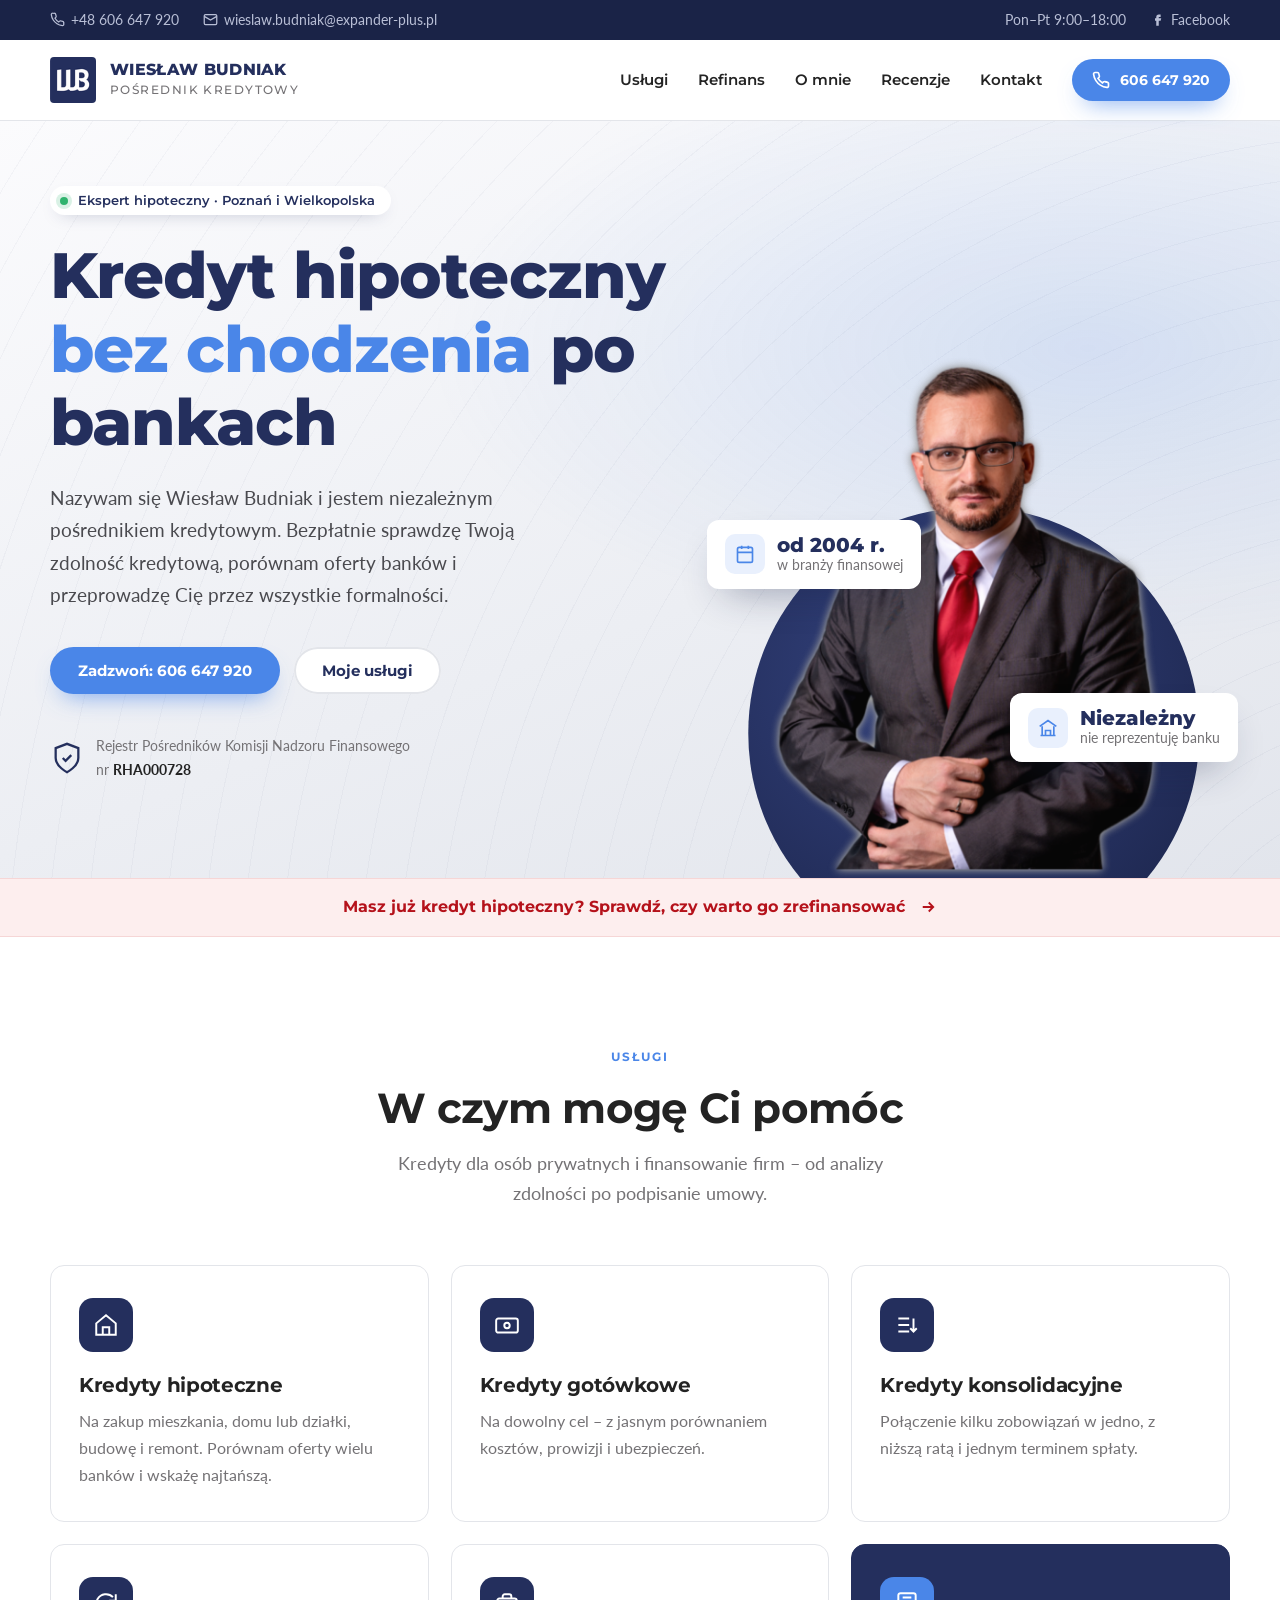
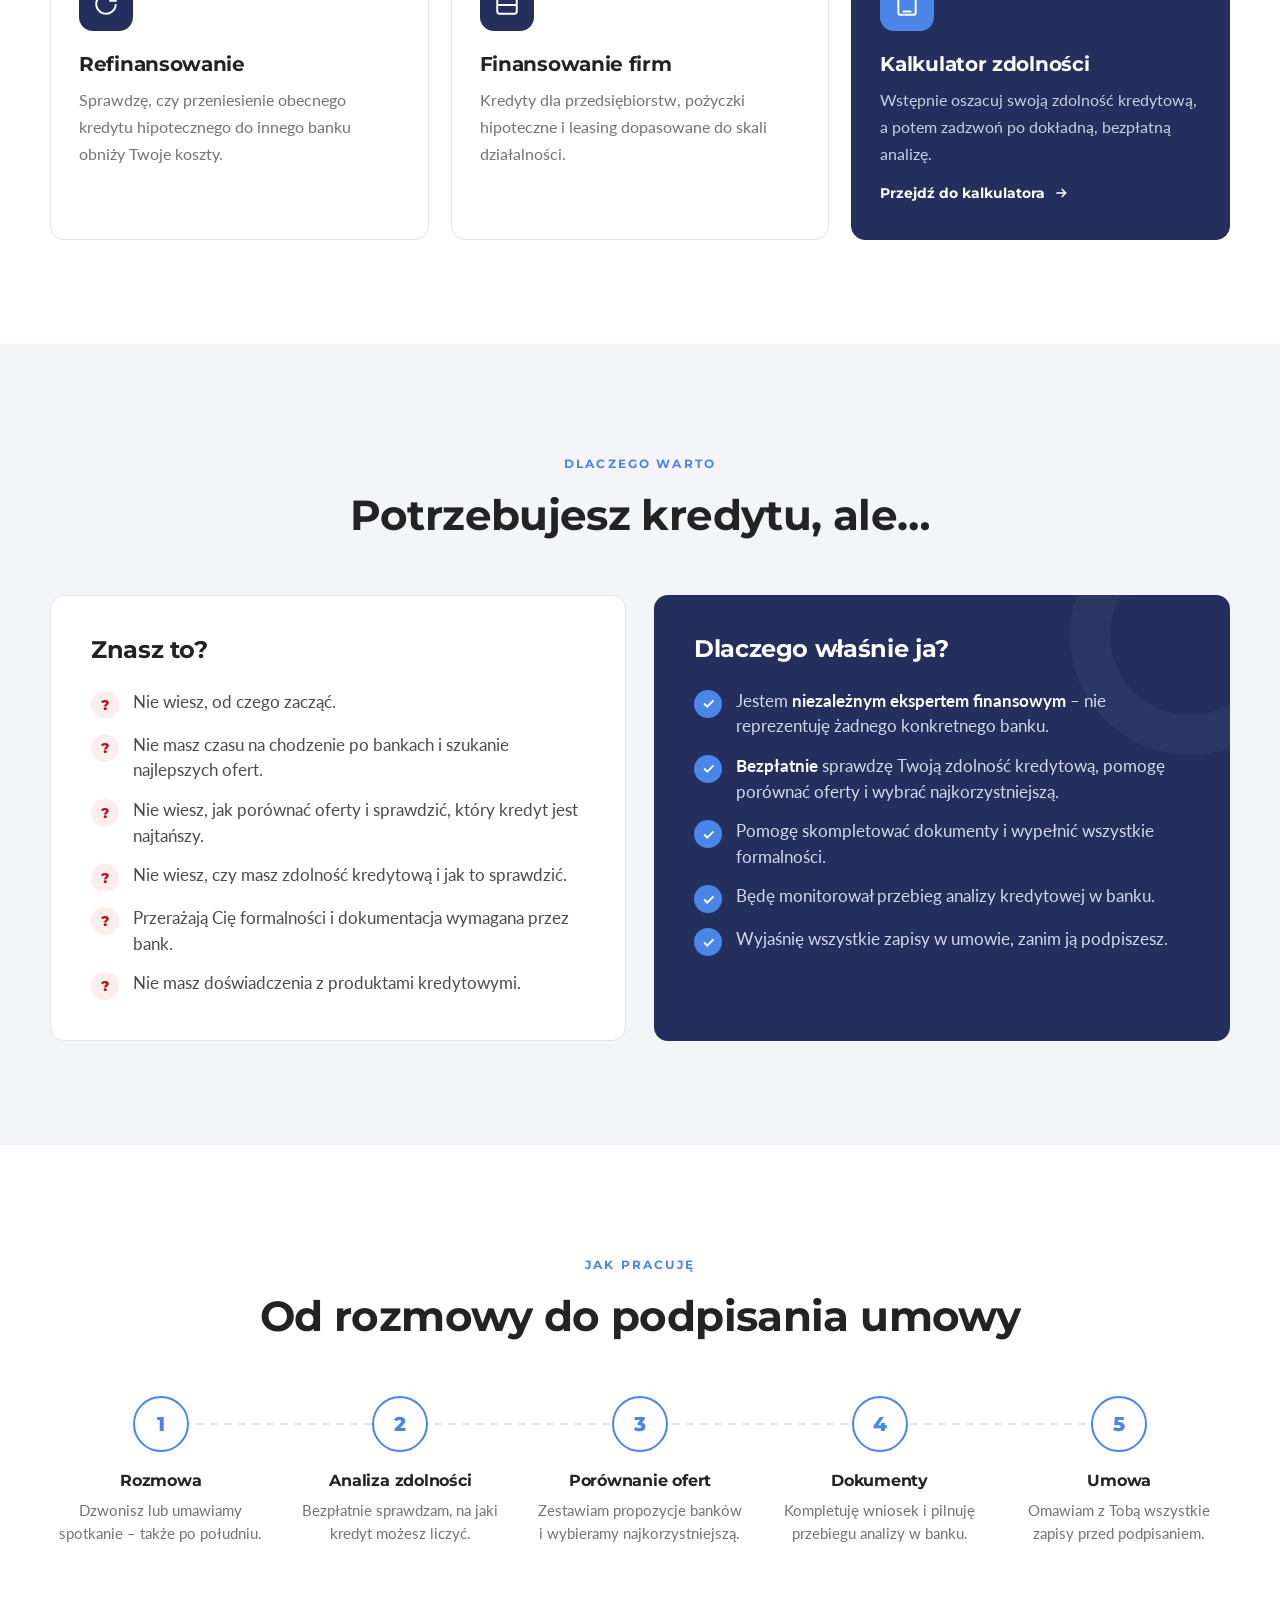
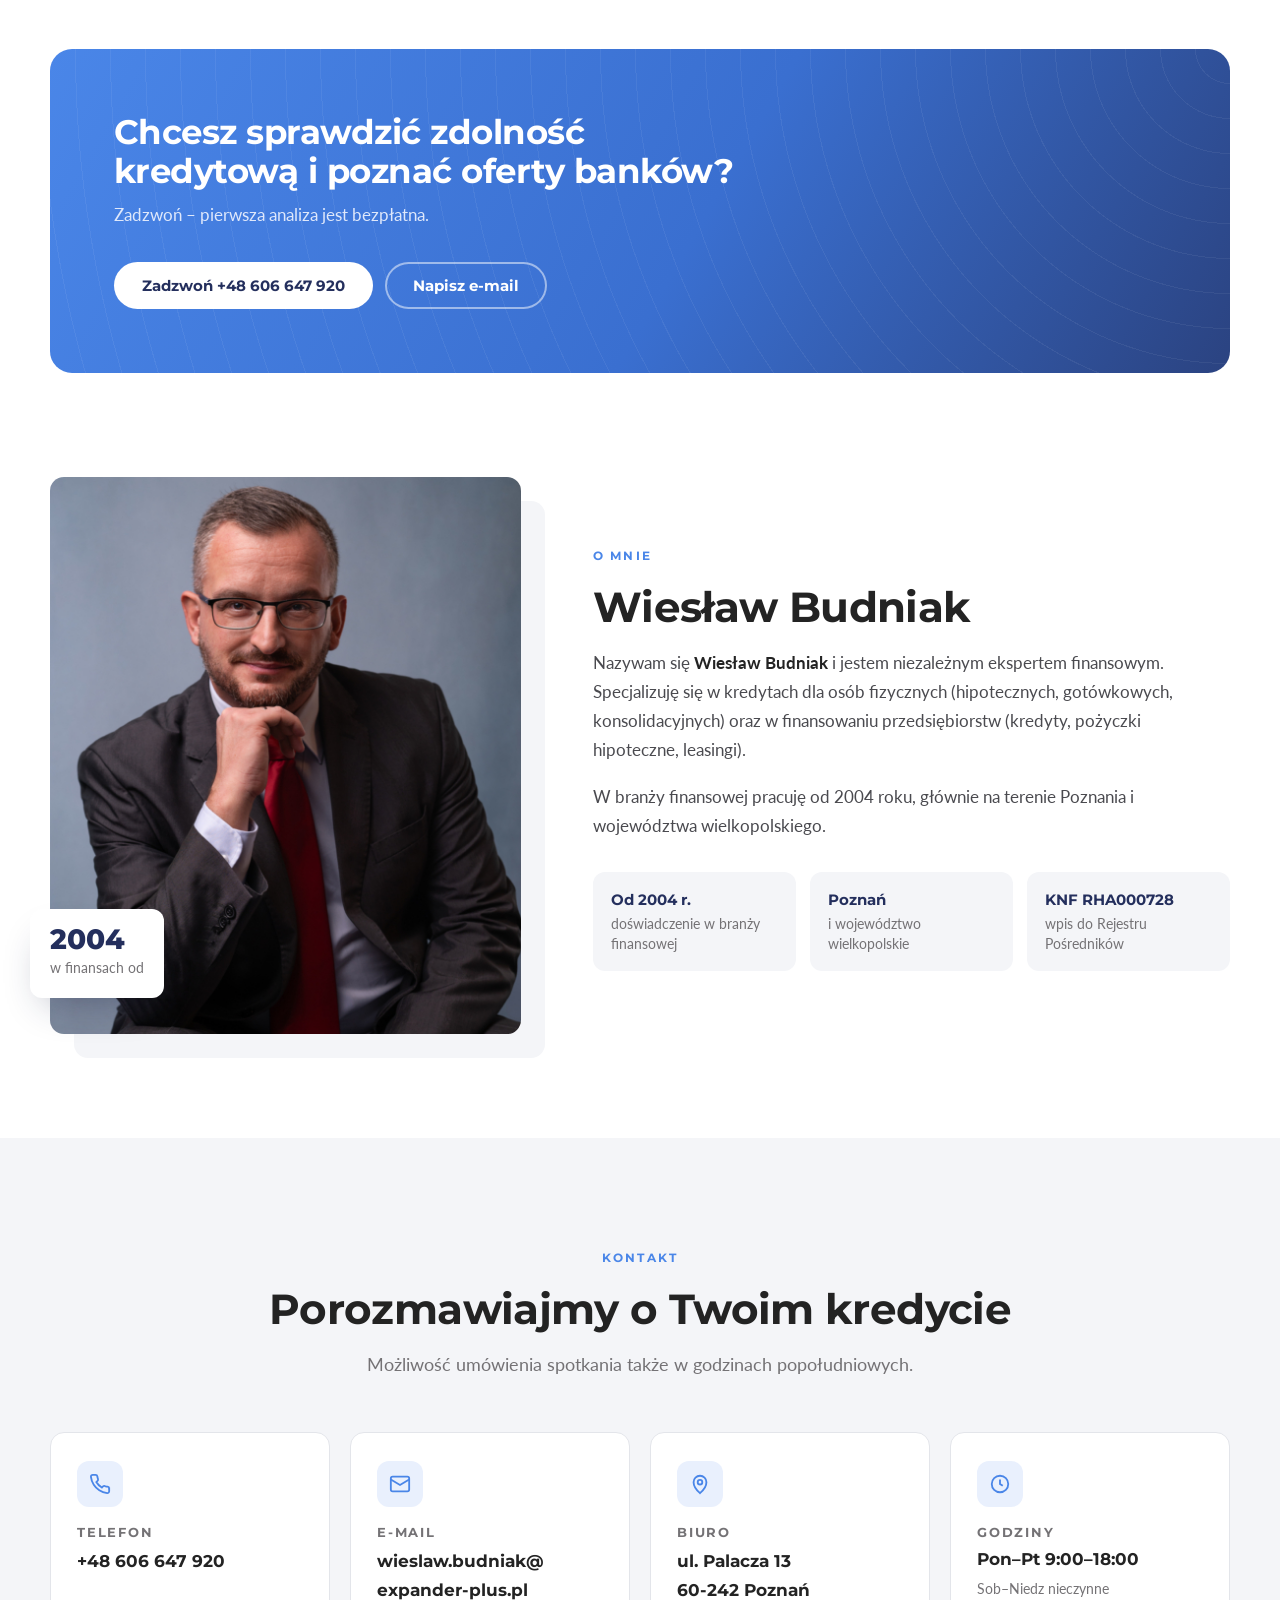
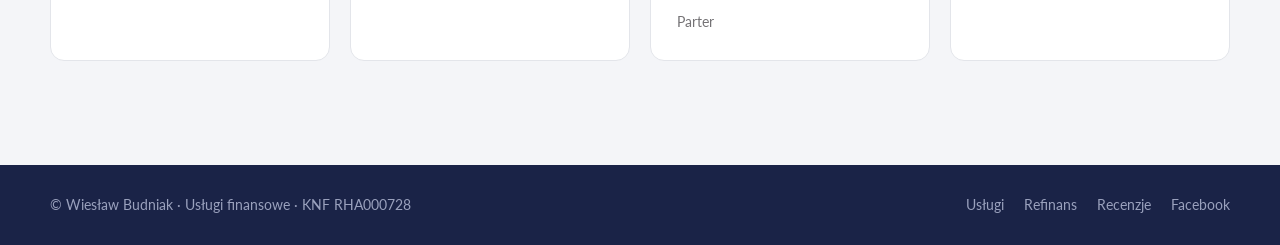
==== budniak/index.html @ 7f6dfcd6 "Add refreshed Budniak mortgage broker landing Co-Authored-By: Claude Opus 5.5 <noreply@anthropic.com" ====
<!doctype html>
<html lang="pl">
<head>
<meta charset="utf-8">
<meta name="viewport" content="width=device-width, initial-scale=1">
<base href="/budniak/">
<title>Wiesław Budniak – Pośrednik kredytowy Poznań</title>
<meta name="description" content="Wiesław Budniak – niezależny pośrednik kredytowy w Poznaniu. Kredyty hipoteczne, gotówkowe, konsolidacyjne, refinansowanie i finansowanie firm. Bezpłatna analiza zdolności kredytowej.">
<link rel="preconnect" href="https://fonts.googleapis.com">
<link rel="preconnect" href="https://fonts.gstatic.com" crossorigin>
<link href="https://fonts.googleapis.com/css2?family=Lato:wght@300;400;700&family=Montserrat:wght@500;600;700;800&display=swap" rel="stylesheet">
<style>
  :root {
    --navy: #242f5d;
    --navy-2: #1a2347;
    --blue: #4a86e8;
    --blue-dark: #3570d4;
    --red: #b5121b;
    --red-soft: #fdeeee;
    --ink: #232323;
    --text: #4a4a4f;
    --muted: #747275;
    --line: #e3e5ea;
    --bg: #f4f5f8;
    --white: #fff;
    --radius: 14px;
    --wrap: 1180px;
    --head: "Montserrat", system-ui, sans-serif;
    --body: "Lato", system-ui, sans-serif;
  }
  *, *::before, *::after { box-sizing: border-box; }
  html { scroll-behavior: smooth; }
  body { margin: 0; font: 400 17px/1.7 var(--body); color: var(--text); background: var(--white); -webkit-font-smoothing: antialiased; }
  img { max-width: 100%; display: block; }
  a { color: inherit; text-decoration: none; }
  h1, h2, h3 { font-family: var(--head); color: var(--ink); margin: 0; line-height: 1.15; letter-spacing: -.015em; }
  p { margin: 0; }
  .wrap { width: min(var(--wrap), 100% - 32px); margin-inline: auto; }
  section { padding: 104px 0; }

  .eyebrow { display: inline-block; font: 700 12px/1 var(--head); letter-spacing: .18em; text-transform: uppercase; color: var(--blue); }
  .h2 { font-size: clamp(28px, 3.6vw, 42px); font-weight: 700; margin-top: 14px; }
  .lead { font-size: 18px; color: var(--muted); max-width: 560px; margin-top: 16px; }
  .center { text-align: center; }
  .center .lead { margin-inline: auto; }

  .btn { display: inline-flex; align-items: center; justify-content: center; gap: 10px; padding: 16px 28px; border-radius: 999px; font: 700 15px/1 var(--head); transition: background .2s, color .2s, box-shadow .2s, transform .2s; }
  .btn svg { width: 18px; height: 18px; flex: none; }
  .btn:hover { transform: translateY(-2px); }
  .btn-blue { background: var(--blue); color: var(--white); box-shadow: 0 12px 24px -12px rgba(74,134,232,.8); }
  .btn-blue:hover { background: var(--blue-dark); }
  .btn-line { color: var(--navy); box-shadow: inset 0 0 0 2px var(--line); background: var(--white); }
  .btn-line:hover { box-shadow: inset 0 0 0 2px var(--navy); }
  .btn-white { background: var(--white); color: var(--navy); }

  /* top bar */
  .topbar { background: var(--navy-2); color: #b9bfd6; font-size: 14px; }
  .topbar .wrap { display: flex; justify-content: space-between; align-items: center; gap: 16px; padding: 8px 0; }
  .topbar .items { display: flex; gap: 24px; flex-wrap: wrap; }
  .topbar a:hover { color: var(--white); }
  .topbar svg { width: 15px; height: 15px; vertical-align: -2px; margin-right: 6px; }

  /* header */
  .header { position: sticky; top: 0; z-index: 30; background: rgba(255,255,255,.95); backdrop-filter: blur(10px); border-bottom: 1px solid var(--line); }
  .header .wrap { display: flex; align-items: center; justify-content: space-between; gap: 24px; height: 80px; }
  .brand { display: flex; align-items: center; gap: 14px; }
  .brand img { width: 46px; height: 46px; border-radius: 4px; }
  .brand b { display: block; font: 800 16px/1.1 var(--head); color: var(--navy); letter-spacing: .02em; text-transform: uppercase; }
  .brand span { display: block; font: 500 12px/1.4 var(--head); color: var(--muted); letter-spacing: .12em; text-transform: uppercase; margin-top: 3px; }
  .nav { display: flex; align-items: center; gap: 30px; }
  .nav a:not(.btn) { font: 600 15px/1 var(--head); color: var(--ink); padding: 8px 0; transition: color .2s; }
  .nav a:not(.btn):hover { color: var(--blue); }
  .nav .btn { padding: 12px 20px; font-size: 14px; }

  /* hero */
  .hero { position: relative; overflow: hidden; padding: 64px 0 0; background: linear-gradient(160deg, #fbfbfd 0%, #eceef3 60%, #e2e5ec 100%); }
  .hero::before { content: ""; position: absolute; inset: 0; background:
      radial-gradient(1100px 500px at 85% 30%, rgba(74,134,232,.16), transparent 60%),
      repeating-radial-gradient(circle at 110% 120%, transparent 0 38px, rgba(36,47,93,.035) 38px 39px); }
  .hero .wrap { position: relative; display: grid; grid-template-columns: 1.1fr .9fr; gap: 40px; align-items: end; }
  .hero-copy { padding-bottom: 96px; }
  .pill { display: inline-flex; align-items: center; gap: 10px; padding: 8px 16px 8px 10px; background: var(--white); border-radius: 999px; font: 600 13px/1 var(--head); color: var(--navy); box-shadow: 0 6px 18px -10px rgba(36,47,93,.4); }
  .pill i { width: 8px; height: 8px; border-radius: 50%; background: #2fb36d; box-shadow: 0 0 0 4px rgba(47,179,109,.18); }
  .hero h1 { font-size: clamp(38px, 5.4vw, 64px); font-weight: 800; margin: 24px 0 22px; color: var(--navy); }
  .hero h1 em { font-style: normal; color: var(--blue); }
  .hero .lead { color: var(--text); font-size: 19px; max-width: 520px; }
  .hero-actions { display: flex; gap: 14px; flex-wrap: wrap; margin-top: 36px; }
  .knf { display: flex; align-items: center; gap: 12px; margin-top: 40px; font-size: 14px; color: var(--muted); }
  .knf svg { width: 34px; height: 34px; color: var(--navy); flex: none; }
  .knf b { color: var(--ink); }
  .hero-visual { position: relative; align-self: end; display: flex; justify-content: center; }
  .hero-visual .disc { position: absolute; bottom: 0; left: 50%; width: 88%; aspect-ratio: 1; transform: translate(-50%, 18%); border-radius: 50%; background: radial-gradient(circle at 40% 35%, #34437f, var(--navy) 60%, var(--navy-2)); }
  .hero-visual img { position: relative; width: min(440px, 100%); height: auto; }
  .float { position: absolute; z-index: 2; background: var(--white); border-radius: 12px; padding: 14px 18px; box-shadow: 0 18px 40px -18px rgba(26,35,71,.45); display: flex; gap: 12px; align-items: center; font-size: 14px; line-height: 1.35; color: var(--muted); }
  .float strong { display: block; font: 800 20px/1.1 var(--head); color: var(--navy); }
  .float .ico { width: 40px; height: 40px; border-radius: 10px; display: grid; place-items: center; background: #e9f0fd; color: var(--blue); flex: none; }
  .float .ico svg { width: 20px; height: 20px; }
  .float.f1 { left: -10px; top: 32%; }
  .float.f2 { right: -8px; bottom: 22%; }

  /* refinance bar */
  .refi { background: var(--red-soft); border-top: 1px solid #f6d6d6; border-bottom: 1px solid #f6d6d6; }
  .refi a { display: flex; align-items: center; justify-content: center; gap: 14px; padding: 18px 0; font: 700 16px/1.3 var(--head); color: var(--red); text-align: center; }
  .refi svg { width: 18px; height: 18px; flex: none; transition: transform .2s; }
  .refi a:hover svg { transform: translateX(4px); }

  /* services */
  .services-grid { display: grid; grid-template-columns: repeat(3, 1fr); gap: 22px; margin-top: 56px; }
  .svc { background: var(--white); border: 1px solid var(--line); border-radius: var(--radius); padding: 32px 28px; transition: border-color .25s, box-shadow .25s, transform .25s; }
  .svc:hover { border-color: transparent; box-shadow: 0 24px 50px -28px rgba(26,35,71,.45); transform: translateY(-4px); }
  .svc .ico { width: 54px; height: 54px; border-radius: 14px; display: grid; place-items: center; background: var(--navy); color: var(--white); margin-bottom: 22px; }
  .svc .ico svg { width: 26px; height: 26px; }
  .svc h3 { font-size: 20px; font-weight: 700; margin-bottom: 10px; }
  .svc p { font-size: 16px; color: var(--muted); }
  .svc.accent { background: var(--navy); border-color: var(--navy); color: #c9cee2; }
  .svc.accent h3 { color: var(--white); }
  .svc.accent p { color: #c9cee2; }
  .svc.accent .ico { background: var(--blue); }
  .svc .more { display: inline-flex; gap: 8px; align-items: center; margin-top: 18px; font: 700 14px/1 var(--head); color: var(--blue); }
  .svc.accent .more { color: var(--white); }
  .svc .more svg { width: 16px; height: 16px; }

  /* problem / solution */
  .why { background: var(--bg); }
  .why-grid { display: grid; grid-template-columns: 1fr 1fr; gap: 28px; margin-top: 56px; align-items: stretch; }
  .panel { border-radius: var(--radius); padding: 40px; }
  .panel h3 { font-size: 24px; font-weight: 700; margin-bottom: 26px; }
  .panel ul { list-style: none; margin: 0; padding: 0; display: grid; gap: 14px; }
  .panel li { display: flex; gap: 14px; align-items: flex-start; font-size: 16.5px; line-height: 1.55; }
  .panel li .b { flex: none; width: 28px; height: 28px; border-radius: 50%; display: grid; place-items: center; font: 800 14px/1 var(--head); margin-top: 1px; }
  .panel li .b svg { width: 15px; height: 15px; }
  .panel.q { background: var(--white); border: 1px solid var(--line); }
  .panel.q li .b { background: var(--red-soft); color: var(--red); }
  .panel.a { background: var(--navy); color: #d4d8e8; position: relative; overflow: hidden; }
  .panel.a::after { content: ""; position: absolute; right: -80px; top: -80px; width: 240px; height: 240px; border-radius: 50%; border: 40px solid rgba(255,255,255,.04); }
  .panel.a h3 { color: var(--white); }
  .panel.a li .b { background: var(--blue); color: var(--white); }
  .panel.a strong { color: var(--white); }

  /* steps */
  .steps { display: grid; grid-template-columns: repeat(5, 1fr); gap: 18px; margin-top: 56px; counter-reset: s; position: relative; }
  .steps::before { content: ""; position: absolute; top: 27px; left: 10%; right: 10%; height: 2px; background: repeating-linear-gradient(90deg, var(--line) 0 8px, transparent 8px 14px); }
  .step { position: relative; text-align: center; padding: 0 6px; }
  .step::before { counter-increment: s; content: counter(s); display: grid; place-items: center; width: 56px; height: 56px; margin: 0 auto 20px; border-radius: 50%; background: var(--white); border: 2px solid var(--blue); color: var(--blue); font: 800 20px/1 var(--head); position: relative; }
  .step h3 { font-size: 16px; font-weight: 700; margin-bottom: 8px; }
  .step p { font-size: 15px; color: var(--muted); line-height: 1.55; }

  /* cta */
  .cta { padding: 0; }
  .cta-box { position: relative; overflow: hidden; border-radius: 22px; background: linear-gradient(120deg, var(--blue) 0%, #3a6fd0 55%, var(--navy) 120%); color: var(--white); padding: 64px; display: flex; align-items: center; justify-content: space-between; gap: 32px; flex-wrap: wrap; }
  .cta-box::before { content: ""; position: absolute; inset: 0; background: repeating-radial-gradient(circle at 100% 0%, transparent 0 34px, rgba(255,255,255,.06) 34px 35px); }
  .cta-box > * { position: relative; }
  .cta-box h2 { color: var(--white); font-size: clamp(24px, 3vw, 34px); max-width: 620px; }
  .cta-box p { color: #dfe8fb; margin-top: 10px; }
  .cta-box .btns { display: flex; gap: 12px; flex-wrap: wrap; }
  .cta-box .btn-ghost { color: var(--white); box-shadow: inset 0 0 0 2px rgba(255,255,255,.5); }
  .cta-box .btn-ghost:hover { background: rgba(255,255,255,.12); }

  /* about */
  .about { display: grid; grid-template-columns: .85fr 1.15fr; gap: 72px; align-items: center; }
  .about-photo { position: relative; }
  .about-photo img { width: 100%; border-radius: var(--radius); aspect-ratio: 479/566; object-fit: cover; }
  .about-photo::before { content: ""; position: absolute; inset: 24px -24px -24px 24px; border-radius: var(--radius); background: var(--bg); z-index: -1; }
  .about-photo .tag { position: absolute; left: -20px; bottom: 36px; background: var(--white); border-radius: 12px; padding: 16px 20px; box-shadow: 0 18px 40px -18px rgba(26,35,71,.45); }
  .about-photo .tag b { display: block; font: 800 28px/1 var(--head); color: var(--navy); }
  .about-photo .tag span { font-size: 14px; color: var(--muted); }
  .about-copy p { margin-top: 18px; }
  .about-copy strong { color: var(--ink); }
  .facts { display: grid; grid-template-columns: repeat(3, 1fr); gap: 14px; margin-top: 32px; }
  .facts div { background: var(--bg); border-radius: 12px; padding: 18px; }
  .facts b { display: block; font: 700 15px/1.3 var(--head); color: var(--navy); }
  .facts span { font-size: 14px; color: var(--muted); line-height: 1.4; display: block; margin-top: 4px; }

  /* contact */
  .contact { background: var(--bg); }
  .contact-grid { display: grid; grid-template-columns: repeat(4, 1fr); gap: 20px; margin-top: 52px; }
  .c-card { background: var(--white); border-radius: var(--radius); padding: 28px 26px; border: 1px solid var(--line); }
  .c-card .ico { width: 46px; height: 46px; border-radius: 12px; display: grid; place-items: center; background: #e9f0fd; color: var(--blue); margin-bottom: 18px; }
  .c-card .ico svg { width: 22px; height: 22px; }
  .c-card h3 { font-size: 13px; letter-spacing: .14em; text-transform: uppercase; color: var(--muted); font-weight: 700; margin-bottom: 8px; }
  .c-card p, .c-card a { font: 700 17px/1.45 var(--head); color: var(--ink); word-break: break-word; }
  .c-card a:hover { color: var(--blue); }
  .c-card small { display: block; font: 400 14px/1.5 var(--body); color: var(--muted); margin-top: 6px; }

  .footer { background: var(--navy-2); color: #9aa1bd; font-size: 14px; padding: 28px 0; }
  .footer .wrap { display: flex; justify-content: space-between; gap: 16px; flex-wrap: wrap; }
  .footer a:hover { color: var(--white); }
  .footer nav { display: flex; gap: 20px; flex-wrap: wrap; }

  .reveal { opacity: 0; transform: translateY(22px); transition: opacity .7s ease, transform .7s ease; }
  .reveal.in { opacity: 1; transform: none; }
  @media (prefers-reduced-motion: reduce) { .reveal { opacity: 1; transform: none; } }

  @media (max-width: 1080px) {
    .nav a:not(.btn) { display: none; }
    .services-grid { grid-template-columns: 1fr 1fr; }
    .steps { grid-template-columns: 1fr 1fr 1fr; row-gap: 40px; }
    .steps::before { display: none; }
    .contact-grid { grid-template-columns: 1fr 1fr; }
  }
  @media (max-width: 860px) {
    section { padding: 80px 0; }
    .hero .wrap { grid-template-columns: 1fr; }
    .hero-copy { padding-bottom: 20px; }
    .hero-visual { max-width: 420px; margin: 0 auto; }
    .why-grid, .about { grid-template-columns: 1fr; }
    .about { gap: 56px; }
    .about-photo { max-width: 420px; }
    .cta-box { padding: 44px 28px; }
  }
  @media (max-width: 600px) {
    .topbar .hours { display: none; }
    .brand span { display: none; }
    .nav .btn span { display: none; }
    .nav .btn { padding: 12px; }
    .services-grid, .steps, .contact-grid, .facts { grid-template-columns: 1fr; }
    .panel { padding: 30px 24px; }
    .float.f1 { left: 0; top: 18%; }
    .float.f2 { right: 0; bottom: 12%; }
    .float { padding: 10px 12px; font-size: 13px; }
    .float strong { font-size: 17px; }
    .float .ico { display: none; }
    .about-photo .tag { left: 12px; }
  }
</style>
</head>
<body>

<div class="topbar">
  <div class="wrap">
    <div class="items">
      <a href="tel:+48606647920"><svg viewBox="0 0 24 24" fill="none" stroke="currentColor" stroke-width="2"><path d="M22 16.9v3a2 2 0 0 1-2.2 2 19.8 19.8 0 0 1-8.6-3.1 19.5 19.5 0 0 1-6-6A19.8 19.8 0 0 1 2.1 4.2 2 2 0 0 1 4.1 2h3a2 2 0 0 1 2 1.7c.1 1 .4 1.9.7 2.8a2 2 0 0 1-.5 2.1L8 9.9a16 16 0 0 0 6 6l1.3-1.3a2 2 0 0 1 2.1-.4c.9.3 1.8.6 2.8.7a2 2 0 0 1 1.7 2z"/></svg>+48 606 647 920</a>
      <a href="mailto:wieslaw.budniak@expander-plus.pl"><svg viewBox="0 0 24 24" fill="none" stroke="currentColor" stroke-width="2"><rect x="2" y="4" width="20" height="16" rx="2"/><path d="m22 7-10 6L2 7"/></svg>wieslaw.budniak@expander-plus.pl</a>
    </div>
    <div class="items">
      <span class="hours">Pon–Pt 9:00–18:00</span>
      <a href="https://www.facebook.com/budniakcom" target="_blank" rel="noopener" aria-label="Facebook"><svg viewBox="0 0 24 24" fill="currentColor"><path d="M14 8h3V4h-3a4 4 0 0 0-4 4v2H8v4h2v8h4v-8h3l1-4h-4V8z"/></svg>Facebook</a>
    </div>
  </div>
</div>

<header class="header">
  <div class="wrap">
    <a href="#" class="brand">
      <img src="assets/wegnerbudniak-logo-pion-kolor.png" alt="">
      <div><b>Wiesław Budniak</b><span>Pośrednik kredytowy</span></div>
    </a>
    <nav class="nav">
      <a href="#uslugi">Usługi</a>
      <a href="https://posrednik.poznan.pl/refinansowanie.html">Refinans</a>
      <a href="#o-mnie">O mnie</a>
      <a href="https://posrednik.poznan.pl/recenzje.html">Recenzje</a>
      <a href="#kontakt">Kontakt</a>
      <a href="tel:+48606647920" class="btn btn-blue"><svg viewBox="0 0 24 24" fill="none" stroke="currentColor" stroke-width="2.2"><path d="M22 16.9v3a2 2 0 0 1-2.2 2 19.8 19.8 0 0 1-8.6-3.1 19.5 19.5 0 0 1-6-6A19.8 19.8 0 0 1 2.1 4.2 2 2 0 0 1 4.1 2h3a2 2 0 0 1 2 1.7c.1 1 .4 1.9.7 2.8a2 2 0 0 1-.5 2.1L8 9.9a16 16 0 0 0 6 6l1.3-1.3a2 2 0 0 1 2.1-.4c.9.3 1.8.6 2.8.7a2 2 0 0 1 1.7 2z"/></svg><span>606 647 920</span></a>
    </nav>
  </div>
</header>

<main>
  <section class="hero">
    <div class="wrap">
      <div class="hero-copy">
        <span class="pill"><i></i>Ekspert hipoteczny · Poznań i Wielkopolska</span>
        <h1>Kredyt hipoteczny <em>bez chodzenia</em> po bankach</h1>
        <p class="lead">Nazywam się Wiesław Budniak i jestem niezależnym pośrednikiem kredytowym. Bezpłatnie sprawdzę Twoją zdolność kredytową, porównam oferty banków i przeprowadzę Cię przez wszystkie formalności.</p>
        <div class="hero-actions">
          <a href="tel:+48606647920" class="btn btn-blue">Zadzwoń: 606 647 920</a>
          <a href="#uslugi" class="btn btn-line">Moje usługi</a>
        </div>
        <div class="knf">
          <svg viewBox="0 0 24 24" fill="none" stroke="currentColor" stroke-width="1.6"><path d="M12 22s8-4 8-10V5l-8-3-8 3v7c0 6 8 10 8 10z"/><path d="M9 12l2 2 4-4"/></svg>
          <span>Rejestr Pośredników Komisji Nadzoru Finansowego<br>nr <b>RHA000728</b></span>
        </div>
      </div>
      <div class="hero-visual">
        <div class="disc"></div>
        <img src="assets/Budniak_Wieslaw_3207.png" alt="Wiesław Budniak – pośrednik kredytowy">
        <div class="float f1">
          <div class="ico"><svg viewBox="0 0 24 24" fill="none" stroke="currentColor" stroke-width="2"><rect x="3" y="4" width="18" height="18" rx="2"/><path d="M16 2v4M8 2v4M3 10h18"/></svg></div>
          <div><strong>od 2004 r.</strong>w branży finansowej</div>
        </div>
        <div class="float f2">
          <div class="ico"><svg viewBox="0 0 24 24" fill="none" stroke="currentColor" stroke-width="2"><path d="M3 21h18M5 21V10M19 21V10M9 21v-6h6v6M2 10l10-7 10 7"/></svg></div>
          <div><strong>Niezależny</strong>nie reprezentuję banku</div>
        </div>
      </div>
    </div>
  </section>

  <div class="refi">
    <div class="wrap">
      <a href="https://posrednik.poznan.pl/refinansowanie.html">Masz już kredyt hipoteczny? Sprawdź, czy warto go zrefinansować <svg viewBox="0 0 24 24" fill="none" stroke="currentColor" stroke-width="2.4"><path d="M5 12h14M13 6l6 6-6 6"/></svg></a>
    </div>
  </div>

  <section id="uslugi">
    <div class="wrap">
      <div class="center reveal">
        <span class="eyebrow">Usługi</span>
        <h2 class="h2">W czym mogę Ci pomóc</h2>
        <p class="lead">Kredyty dla osób prywatnych i finansowanie firm – od analizy zdolności po podpisanie umowy.</p>
      </div>
      <div class="services-grid">
        <div class="svc reveal">
          <div class="ico"><svg viewBox="0 0 24 24" fill="none" stroke="currentColor" stroke-width="1.8"><path d="M3 10.5 12 3l9 7.5V21H3z"/><path d="M9 21v-7h6v7"/></svg></div>
          <h3>Kredyty hipoteczne</h3>
          <p>Na zakup mieszkania, domu lub działki, budowę i remont. Porównam oferty wielu banków i wskażę najtańszą.</p>
        </div>
        <div class="svc reveal">
          <div class="ico"><svg viewBox="0 0 24 24" fill="none" stroke="currentColor" stroke-width="1.8"><rect x="2" y="6" width="20" height="13" rx="2"/><circle cx="12" cy="12.5" r="2.5"/><path d="M6 9.5v.01M18 15.5v.01"/></svg></div>
          <h3>Kredyty gotówkowe</h3>
          <p>Na dowolny cel – z jasnym porównaniem kosztów, prowizji i ubezpieczeń.</p>
        </div>
        <div class="svc reveal">
          <div class="ico"><svg viewBox="0 0 24 24" fill="none" stroke="currentColor" stroke-width="1.8"><path d="M4 6h10M4 12h10M4 18h10M18 6v12M15 15l3 3 3-3"/></svg></div>
          <h3>Kredyty konsolidacyjne</h3>
          <p>Połączenie kilku zobowiązań w jedno, z niższą ratą i jednym terminem spłaty.</p>
        </div>
        <div class="svc reveal">
          <div class="ico"><svg viewBox="0 0 24 24" fill="none" stroke="currentColor" stroke-width="1.8"><path d="M21 12a9 9 0 1 1-2.6-6.4"/><path d="M21 3v6h-6"/></svg></div>
          <h3>Refinansowanie</h3>
          <p>Sprawdzę, czy przeniesienie obecnego kredytu hipotecznego do innego banku obniży Twoje koszty.</p>
        </div>
        <div class="svc reveal">
          <div class="ico"><svg viewBox="0 0 24 24" fill="none" stroke="currentColor" stroke-width="1.8"><rect x="3" y="7" width="18" height="14" rx="2"/><path d="M8 7V5a2 2 0 0 1 2-2h4a2 2 0 0 1 2 2v2M3 13h18"/></svg></div>
          <h3>Finansowanie firm</h3>
          <p>Kredyty dla przedsiębiorstw, pożyczki hipoteczne i leasing dopasowane do skali działalności.</p>
        </div>
        <a href="https://posrednik.poznan.pl/zdolnosc.html" class="svc accent reveal">
          <div class="ico"><svg viewBox="0 0 24 24" fill="none" stroke="currentColor" stroke-width="1.8"><rect x="4" y="2" width="16" height="20" rx="2"/><path d="M8 6h8M8 11h.01M12 11h.01M16 11h.01M8 15h.01M12 15h.01M16 15h.01M8 19h8"/></svg></div>
          <h3>Kalkulator zdolności</h3>
          <p>Wstępnie oszacuj swoją zdolność kredytową, a potem zadzwoń po dokładną, bezpłatną analizę.</p>
          <span class="more">Przejdź do kalkulatora <svg viewBox="0 0 24 24" fill="none" stroke="currentColor" stroke-width="2.4"><path d="M5 12h14M13 6l6 6-6 6"/></svg></span>
        </a>
      </div>
    </div>
  </section>

  <section class="why">
    <div class="wrap">
      <div class="center reveal">
        <span class="eyebrow">Dlaczego warto</span>
        <h2 class="h2">Potrzebujesz kredytu, ale…</h2>
      </div>
      <div class="why-grid">
        <div class="panel q reveal">
          <h3>Znasz to?</h3>
          <ul>
            <li><span class="b">?</span>Nie wiesz, od czego zacząć.</li>
            <li><span class="b">?</span>Nie masz czasu na chodzenie po bankach i szukanie najlepszych ofert.</li>
            <li><span class="b">?</span>Nie wiesz, jak porównać oferty i sprawdzić, który kredyt jest najtańszy.</li>
            <li><span class="b">?</span>Nie wiesz, czy masz zdolność kredytową i jak to sprawdzić.</li>
            <li><span class="b">?</span>Przerażają Cię formalności i dokumentacja wymagana przez bank.</li>
            <li><span class="b">?</span>Nie masz doświadczenia z produktami kredytowymi.</li>
          </ul>
        </div>
        <div class="panel a reveal">
          <h3>Dlaczego właśnie ja?</h3>
          <ul>
            <li><span class="b"><svg viewBox="0 0 24 24" fill="none" stroke="currentColor" stroke-width="3"><path d="M5 12l5 5L20 7"/></svg></span><span>Jestem <strong>niezależnym ekspertem finansowym</strong> – nie reprezentuję żadnego konkretnego banku.</span></li>
            <li><span class="b"><svg viewBox="0 0 24 24" fill="none" stroke="currentColor" stroke-width="3"><path d="M5 12l5 5L20 7"/></svg></span><span><strong>Bezpłatnie</strong> sprawdzę Twoją zdolność kredytową, pomogę porównać oferty i wybrać najkorzystniejszą.</span></li>
            <li><span class="b"><svg viewBox="0 0 24 24" fill="none" stroke="currentColor" stroke-width="3"><path d="M5 12l5 5L20 7"/></svg></span><span>Pomogę skompletować dokumenty i wypełnić wszystkie formalności.</span></li>
            <li><span class="b"><svg viewBox="0 0 24 24" fill="none" stroke="currentColor" stroke-width="3"><path d="M5 12l5 5L20 7"/></svg></span><span>Będę monitorował przebieg analizy kredytowej w banku.</span></li>
            <li><span class="b"><svg viewBox="0 0 24 24" fill="none" stroke="currentColor" stroke-width="3"><path d="M5 12l5 5L20 7"/></svg></span><span>Wyjaśnię wszystkie zapisy w umowie, zanim ją podpiszesz.</span></li>
          </ul>
        </div>
      </div>
    </div>
  </section>

  <section>
    <div class="wrap">
      <div class="center reveal">
        <span class="eyebrow">Jak pracuję</span>
        <h2 class="h2">Od rozmowy do podpisania umowy</h2>
      </div>
      <div class="steps">
        <div class="step reveal"><h3>Rozmowa</h3><p>Dzwonisz lub umawiamy spotkanie – także po południu.</p></div>
        <div class="step reveal"><h3>Analiza zdolności</h3><p>Bezpłatnie sprawdzam, na jaki kredyt możesz liczyć.</p></div>
        <div class="step reveal"><h3>Porównanie ofert</h3><p>Zestawiam propozycje banków i wybieramy najkorzystniejszą.</p></div>
        <div class="step reveal"><h3>Dokumenty</h3><p>Kompletuję wniosek i pilnuję przebiegu analizy w banku.</p></div>
        <div class="step reveal"><h3>Umowa</h3><p>Omawiam z Tobą wszystkie zapisy przed podpisaniem.</p></div>
      </div>
    </div>
  </section>

  <section class="cta">
    <div class="wrap">
      <div class="cta-box reveal">
        <div>
          <h2>Chcesz sprawdzić zdolność kredytową i poznać oferty banków?</h2>
          <p>Zadzwoń – pierwsza analiza jest bezpłatna.</p>
        </div>
        <div class="btns">
          <a href="tel:+48606647920" class="btn btn-white">Zadzwoń +48 606 647 920</a>
          <a href="mailto:wieslaw.budniak@expander-plus.pl" class="btn btn-ghost">Napisz e-mail</a>
        </div>
      </div>
    </div>
  </section>

  <section id="o-mnie">
    <div class="wrap about">
      <div class="about-photo reveal">
        <img src="assets/Budniak_Wieslaw_3223.jpg" alt="Wiesław Budniak">
        <div class="tag"><b>2004</b><span>w finansach od</span></div>
      </div>
      <div class="about-copy reveal">
        <span class="eyebrow">O mnie</span>
        <h2 class="h2">Wiesław Budniak</h2>
        <p>Nazywam się <strong>Wiesław Budniak</strong> i jestem niezależnym ekspertem finansowym. Specjalizuję się w kredytach dla osób fizycznych (hipotecznych, gotówkowych, konsolidacyjnych) oraz w finansowaniu przedsiębiorstw (kredyty, pożyczki hipoteczne, leasingi).</p>
        <p>W branży finansowej pracuję od 2004 roku, głównie na terenie Poznania i województwa wielkopolskiego.</p>
        <div class="facts">
          <div><b>Od 2004 r.</b><span>doświadczenie w branży finansowej</span></div>
          <div><b>Poznań</b><span>i województwo wielkopolskie</span></div>
          <div><b>KNF RHA000728</b><span>wpis do Rejestru Pośredników</span></div>
        </div>
      </div>
    </div>
  </section>

  <section class="contact" id="kontakt">
    <div class="wrap">
      <div class="center reveal">
        <span class="eyebrow">Kontakt</span>
        <h2 class="h2">Porozmawiajmy o Twoim kredycie</h2>
        <p class="lead">Możliwość umówienia spotkania także w godzinach popołudniowych.</p>
      </div>
      <div class="contact-grid">
        <div class="c-card reveal">
          <div class="ico"><svg viewBox="0 0 24 24" fill="none" stroke="currentColor" stroke-width="2"><path d="M22 16.9v3a2 2 0 0 1-2.2 2 19.8 19.8 0 0 1-8.6-3.1 19.5 19.5 0 0 1-6-6A19.8 19.8 0 0 1 2.1 4.2 2 2 0 0 1 4.1 2h3a2 2 0 0 1 2 1.7c.1 1 .4 1.9.7 2.8a2 2 0 0 1-.5 2.1L8 9.9a16 16 0 0 0 6 6l1.3-1.3a2 2 0 0 1 2.1-.4c.9.3 1.8.6 2.8.7a2 2 0 0 1 1.7 2z"/></svg></div>
          <h3>Telefon</h3>
          <a href="tel:+48606647920">+48 606 647 920</a>
        </div>
        <div class="c-card reveal">
          <div class="ico"><svg viewBox="0 0 24 24" fill="none" stroke="currentColor" stroke-width="2"><rect x="2" y="4" width="20" height="16" rx="2"/><path d="m22 7-10 6L2 7"/></svg></div>
          <h3>E-mail</h3>
          <a href="mailto:wieslaw.budniak@expander-plus.pl">wieslaw.budniak@<wbr>expander-plus.pl</a>
        </div>
        <div class="c-card reveal">
          <div class="ico"><svg viewBox="0 0 24 24" fill="none" stroke="currentColor" stroke-width="2"><path d="M12 22s7-6.2 7-12a7 7 0 1 0-14 0c0 5.8 7 12 7 12z"/><circle cx="12" cy="10" r="2.5"/></svg></div>
          <h3>Biuro</h3>
          <a href="https://www.google.com/maps/search/?api=1&query=Palacza+13+60-242+Pozna%C5%84" target="_blank" rel="noopener">ul. Palacza 13<br>60-242 Poznań</a>
          <small>Parter</small>
        </div>
        <div class="c-card reveal">
          <div class="ico"><svg viewBox="0 0 24 24" fill="none" stroke="currentColor" stroke-width="2"><circle cx="12" cy="12" r="9"/><path d="M12 7v5l3 2"/></svg></div>
          <h3>Godziny</h3>
          <p>Pon–Pt 9:00–18:00</p>
          <small>Sob–Niedz nieczynne</small>
        </div>
      </div>
    </div>
  </section>
</main>

<footer class="footer">
  <div class="wrap">
    <span>© Wiesław Budniak · Usługi finansowe · KNF RHA000728</span>
    <nav>
      <a href="#uslugi">Usługi</a>
      <a href="https://posrednik.poznan.pl/refinansowanie.html">Refinans</a>
      <a href="https://posrednik.poznan.pl/recenzje.html">Recenzje</a>
      <a href="https://www.facebook.com/budniakcom" target="_blank" rel="noopener">Facebook</a>
    </nav>
  </div>
</footer>

<script>
  let pending = [...document.querySelectorAll('.reveal')];
  const reveal = () => {
    const limit = innerHeight * 0.92;
    pending = pending.filter(el => el.getBoundingClientRect().top < limit ? (el.classList.add('in'), false) : true);
    if (!pending.length) removeEventListener('scroll', reveal);
  };
  addEventListener('scroll', reveal, { passive: true });
  addEventListener('resize', reveal);
  reveal();
</script>
</body>
</html>
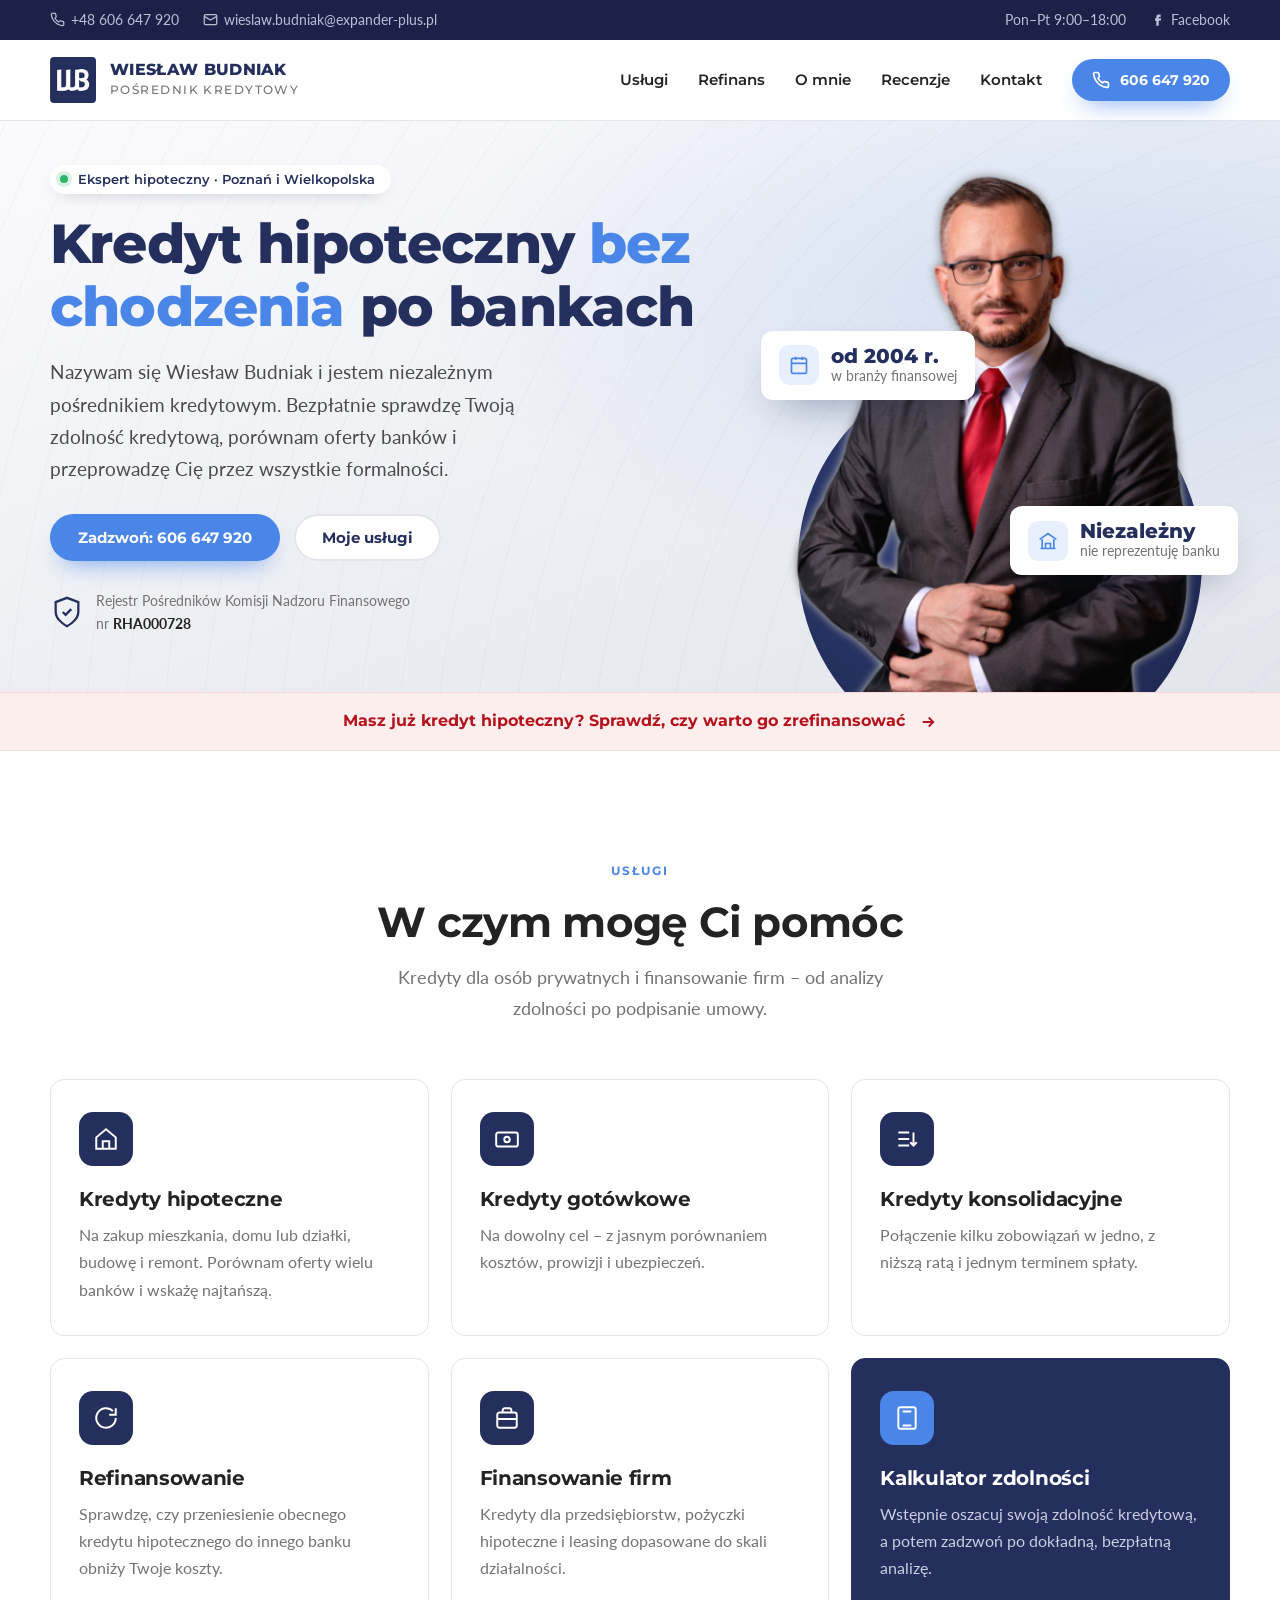
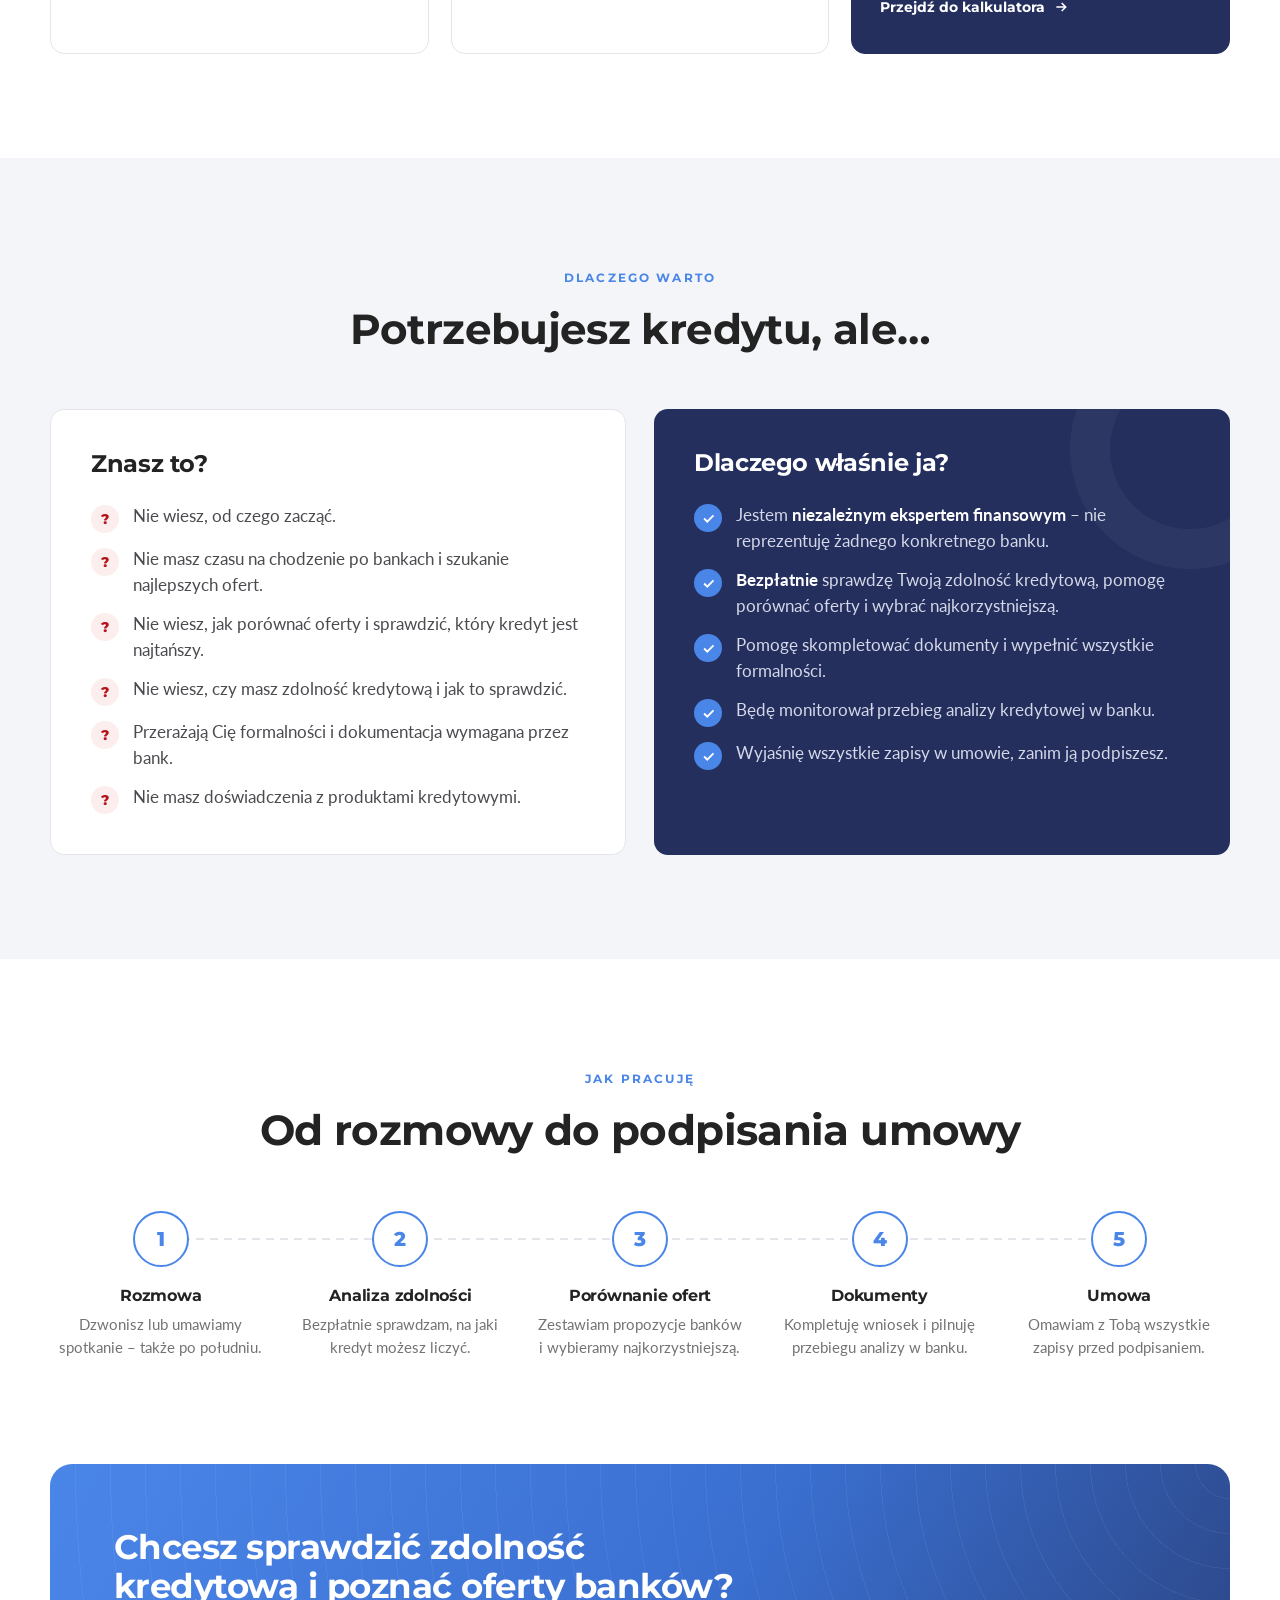
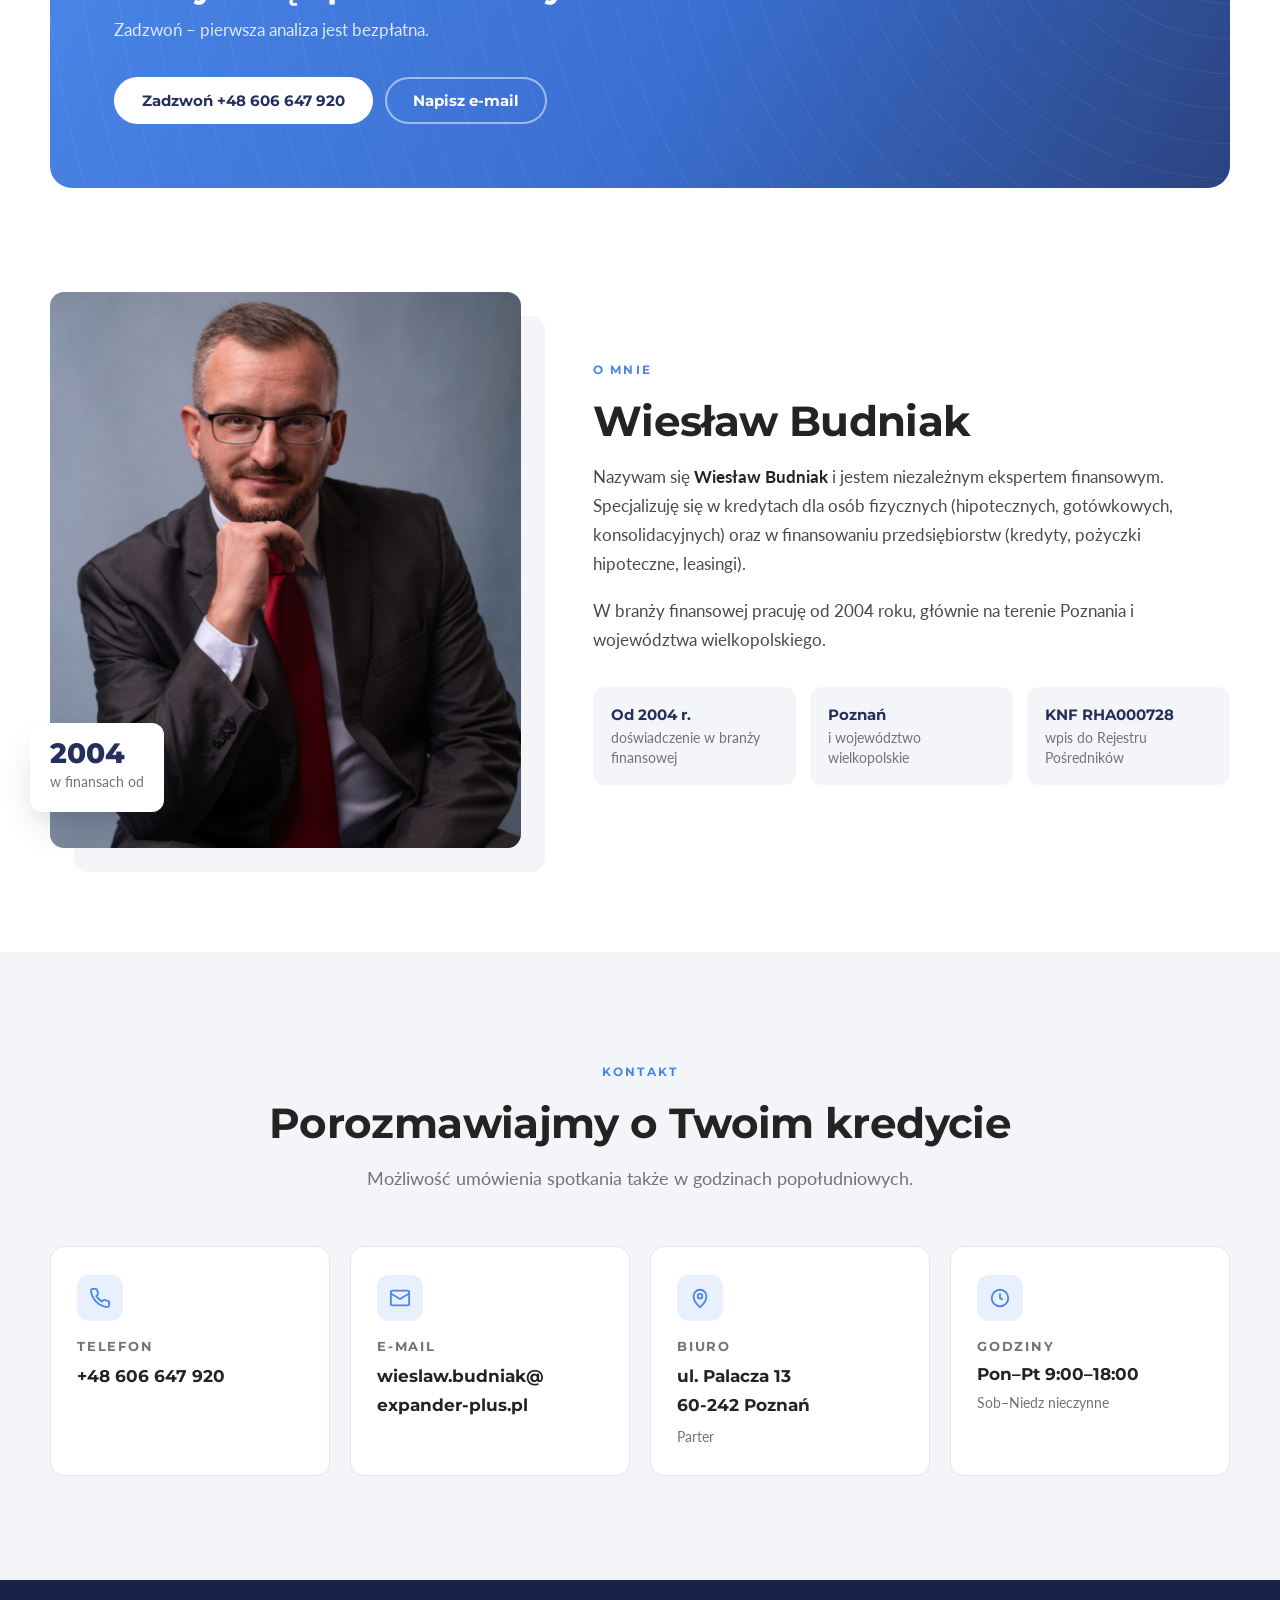
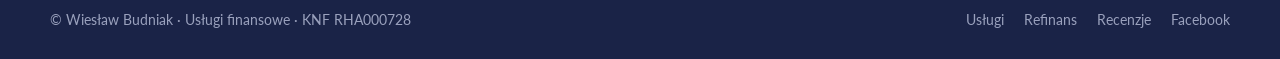
==== commit d72528e4: "Tighten Budniak hero and tidy mobile top bar Shorter hero with the portrait flush to the bottom edge" ====
--- a/budniak/index.html
+++ b/budniak/index.html
@@ -58,7 +58,8 @@
   .topbar .wrap { display: flex; justify-content: space-between; align-items: center; gap: 16px; padding: 8px 0; }
   .topbar .items { display: flex; gap: 24px; flex-wrap: wrap; }
   .topbar a:hover { color: var(--white); }
-  .topbar svg { width: 15px; height: 15px; vertical-align: -2px; margin-right: 6px; }
+  .topbar a { display: inline-flex; align-items: center; white-space: nowrap; }
+  .topbar svg { width: 15px; height: 15px; flex: none; margin-right: 6px; }
 
   /* header */
   .header { position: sticky; top: 0; z-index: 30; background: rgba(255,255,255,.95); backdrop-filter: blur(10px); border-bottom: 1px solid var(--line); }
@@ -73,24 +74,24 @@
   .nav .btn { padding: 12px 20px; font-size: 14px; }
 
   /* hero */
-  .hero { position: relative; overflow: hidden; padding: 64px 0 0; background: linear-gradient(160deg, #fbfbfd 0%, #eceef3 60%, #e2e5ec 100%); }
+  .hero { position: relative; overflow: hidden; padding: 40px 0 0; background: linear-gradient(160deg, #fbfbfd 0%, #eceef3 60%, #e2e5ec 100%); }
   .hero::before { content: ""; position: absolute; inset: 0; background:
       radial-gradient(1100px 500px at 85% 30%, rgba(74,134,232,.16), transparent 60%),
       repeating-radial-gradient(circle at 110% 120%, transparent 0 38px, rgba(36,47,93,.035) 38px 39px); }
-  .hero .wrap { position: relative; display: grid; grid-template-columns: 1.1fr .9fr; gap: 40px; align-items: end; }
-  .hero-copy { padding-bottom: 96px; }
+  .hero .wrap { position: relative; display: grid; grid-template-columns: 1.2fr .8fr; gap: 32px; align-items: end; }
+  .hero-copy { padding-bottom: 56px; }
   .pill { display: inline-flex; align-items: center; gap: 10px; padding: 8px 16px 8px 10px; background: var(--white); border-radius: 999px; font: 600 13px/1 var(--head); color: var(--navy); box-shadow: 0 6px 18px -10px rgba(36,47,93,.4); }
   .pill i { width: 8px; height: 8px; border-radius: 50%; background: #2fb36d; box-shadow: 0 0 0 4px rgba(47,179,109,.18); }
-  .hero h1 { font-size: clamp(38px, 5.4vw, 64px); font-weight: 800; margin: 24px 0 22px; color: var(--navy); }
+  .hero h1 { font-size: clamp(36px, 4.3vw, 56px); font-weight: 800; margin: 18px 0 18px; color: var(--navy); }
   .hero h1 em { font-style: normal; color: var(--blue); }
   .hero .lead { color: var(--text); font-size: 19px; max-width: 520px; }
-  .hero-actions { display: flex; gap: 14px; flex-wrap: wrap; margin-top: 36px; }
-  .knf { display: flex; align-items: center; gap: 12px; margin-top: 40px; font-size: 14px; color: var(--muted); }
+  .hero-actions { display: flex; gap: 14px; flex-wrap: wrap; margin-top: 28px; }
+  .knf { display: flex; align-items: center; gap: 12px; margin-top: 28px; font-size: 14px; color: var(--muted); }
   .knf svg { width: 34px; height: 34px; color: var(--navy); flex: none; }
   .knf b { color: var(--ink); }
   .hero-visual { position: relative; align-self: end; display: flex; justify-content: center; }
   .hero-visual .disc { position: absolute; bottom: 0; left: 50%; width: 88%; aspect-ratio: 1; transform: translate(-50%, 18%); border-radius: 50%; background: radial-gradient(circle at 40% 35%, #34437f, var(--navy) 60%, var(--navy-2)); }
-  .hero-visual img { position: relative; width: min(440px, 100%); height: auto; }
+  .hero-visual img { position: relative; width: min(460px, 100%); height: auto; margin-bottom: -18px; /* the cutout has a transparent strip and halo at the bottom */ }
   .float { position: absolute; z-index: 2; background: var(--white); border-radius: 12px; padding: 14px 18px; box-shadow: 0 18px 40px -18px rgba(26,35,71,.45); display: flex; gap: 12px; align-items: center; font-size: 14px; line-height: 1.35; color: var(--muted); }
   .float strong { display: block; font: 800 20px/1.1 var(--head); color: var(--navy); }
   .float .ico { width: 40px; height: 40px; border-radius: 10px; display: grid; place-items: center; background: #e9f0fd; color: var(--blue); flex: none; }
@@ -201,7 +202,7 @@
   @media (max-width: 860px) {
     section { padding: 80px 0; }
     .hero .wrap { grid-template-columns: 1fr; }
-    .hero-copy { padding-bottom: 20px; }
+    .hero-copy { padding-bottom: 8px; }
     .hero-visual { max-width: 420px; margin: 0 auto; }
     .why-grid, .about { grid-template-columns: 1fr; }
     .about { gap: 56px; }
@@ -209,9 +210,21 @@
     .cta-box { padding: 44px 28px; }
   }
   @media (max-width: 600px) {
-    .topbar .hours { display: none; }
+    /* phone and e-mail take turns in one slot */
+    .topbar .hours, .topbar .fb-label { display: none; }
+    .topbar .contacts { display: grid; flex: 1; }
+    .topbar .contacts a { grid-area: 1 / 1; animation: swap 8s infinite both; }
+    .topbar .contacts .email { animation-delay: -4s; }
+    .topbar .wrap { flex-wrap: nowrap; }
+    .topbar .items { flex-wrap: nowrap; gap: 16px; min-width: 0; }
+    .topbar .items a[aria-label] svg { width: 17px; height: 17px; margin: 0; }
     .brand span { display: none; }
     .nav .btn span { display: none; }
+    .hero { padding-top: 28px; }
+    .hero h1 { font-size: 33px; margin: 16px 0 14px; }
+    .hero .lead { font-size: 17px; }
+    .hero-actions .btn { flex: 1 1 100%; }
+    .knf { margin-top: 22px; }
     .nav .btn { padding: 12px; }
     .services-grid, .steps, .contact-grid, .facts { grid-template-columns: 1fr; }
     .panel { padding: 30px 24px; }
@@ -222,19 +235,28 @@
     .float .ico { display: none; }
     .about-photo .tag { left: 12px; }
   }
+  @keyframes swap {
+    0%, 45% { opacity: 1; transform: none; visibility: visible; }
+    50%, 95% { opacity: 0; transform: translateY(-8px); visibility: hidden; }
+    100% { opacity: 1; transform: none; visibility: visible; }
+  }
+  @media (max-width: 600px) and (prefers-reduced-motion: reduce) {
+    .topbar .contacts a { animation: none; }
+    .topbar .contacts .email { visibility: hidden; }
+  }
 </style>
 </head>
 <body>
 
 <div class="topbar">
   <div class="wrap">
-    <div class="items">
-      <a href="tel:+48606647920"><svg viewBox="0 0 24 24" fill="none" stroke="currentColor" stroke-width="2"><path d="M22 16.9v3a2 2 0 0 1-2.2 2 19.8 19.8 0 0 1-8.6-3.1 19.5 19.5 0 0 1-6-6A19.8 19.8 0 0 1 2.1 4.2 2 2 0 0 1 4.1 2h3a2 2 0 0 1 2 1.7c.1 1 .4 1.9.7 2.8a2 2 0 0 1-.5 2.1L8 9.9a16 16 0 0 0 6 6l1.3-1.3a2 2 0 0 1 2.1-.4c.9.3 1.8.6 2.8.7a2 2 0 0 1 1.7 2z"/></svg>+48 606 647 920</a>
-      <a href="mailto:wieslaw.budniak@expander-plus.pl"><svg viewBox="0 0 24 24" fill="none" stroke="currentColor" stroke-width="2"><rect x="2" y="4" width="20" height="16" rx="2"/><path d="m22 7-10 6L2 7"/></svg>wieslaw.budniak@expander-plus.pl</a>
+    <div class="items contacts">
+      <a href="tel:+48606647920" class="phone"><svg viewBox="0 0 24 24" fill="none" stroke="currentColor" stroke-width="2"><path d="M22 16.9v3a2 2 0 0 1-2.2 2 19.8 19.8 0 0 1-8.6-3.1 19.5 19.5 0 0 1-6-6A19.8 19.8 0 0 1 2.1 4.2 2 2 0 0 1 4.1 2h3a2 2 0 0 1 2 1.7c.1 1 .4 1.9.7 2.8a2 2 0 0 1-.5 2.1L8 9.9a16 16 0 0 0 6 6l1.3-1.3a2 2 0 0 1 2.1-.4c.9.3 1.8.6 2.8.7a2 2 0 0 1 1.7 2z"/></svg>+48 606 647 920</a>
+      <a href="mailto:wieslaw.budniak@expander-plus.pl" class="email"><svg viewBox="0 0 24 24" fill="none" stroke="currentColor" stroke-width="2"><rect x="2" y="4" width="20" height="16" rx="2"/><path d="m22 7-10 6L2 7"/></svg>wieslaw.budniak@expander-plus.pl</a>
     </div>
     <div class="items">
       <span class="hours">Pon–Pt 9:00–18:00</span>
-      <a href="https://www.facebook.com/budniakcom" target="_blank" rel="noopener" aria-label="Facebook"><svg viewBox="0 0 24 24" fill="currentColor"><path d="M14 8h3V4h-3a4 4 0 0 0-4 4v2H8v4h2v8h4v-8h3l1-4h-4V8z"/></svg>Facebook</a>
+      <a href="https://www.facebook.com/budniakcom" target="_blank" rel="noopener" aria-label="Facebook"><svg viewBox="0 0 24 24" fill="currentColor"><path d="M14 8h3V4h-3a4 4 0 0 0-4 4v2H8v4h2v8h4v-8h3l1-4h-4V8z"/></svg><span class="fb-label">Facebook</span></a>
     </div>
   </div>
 </div>
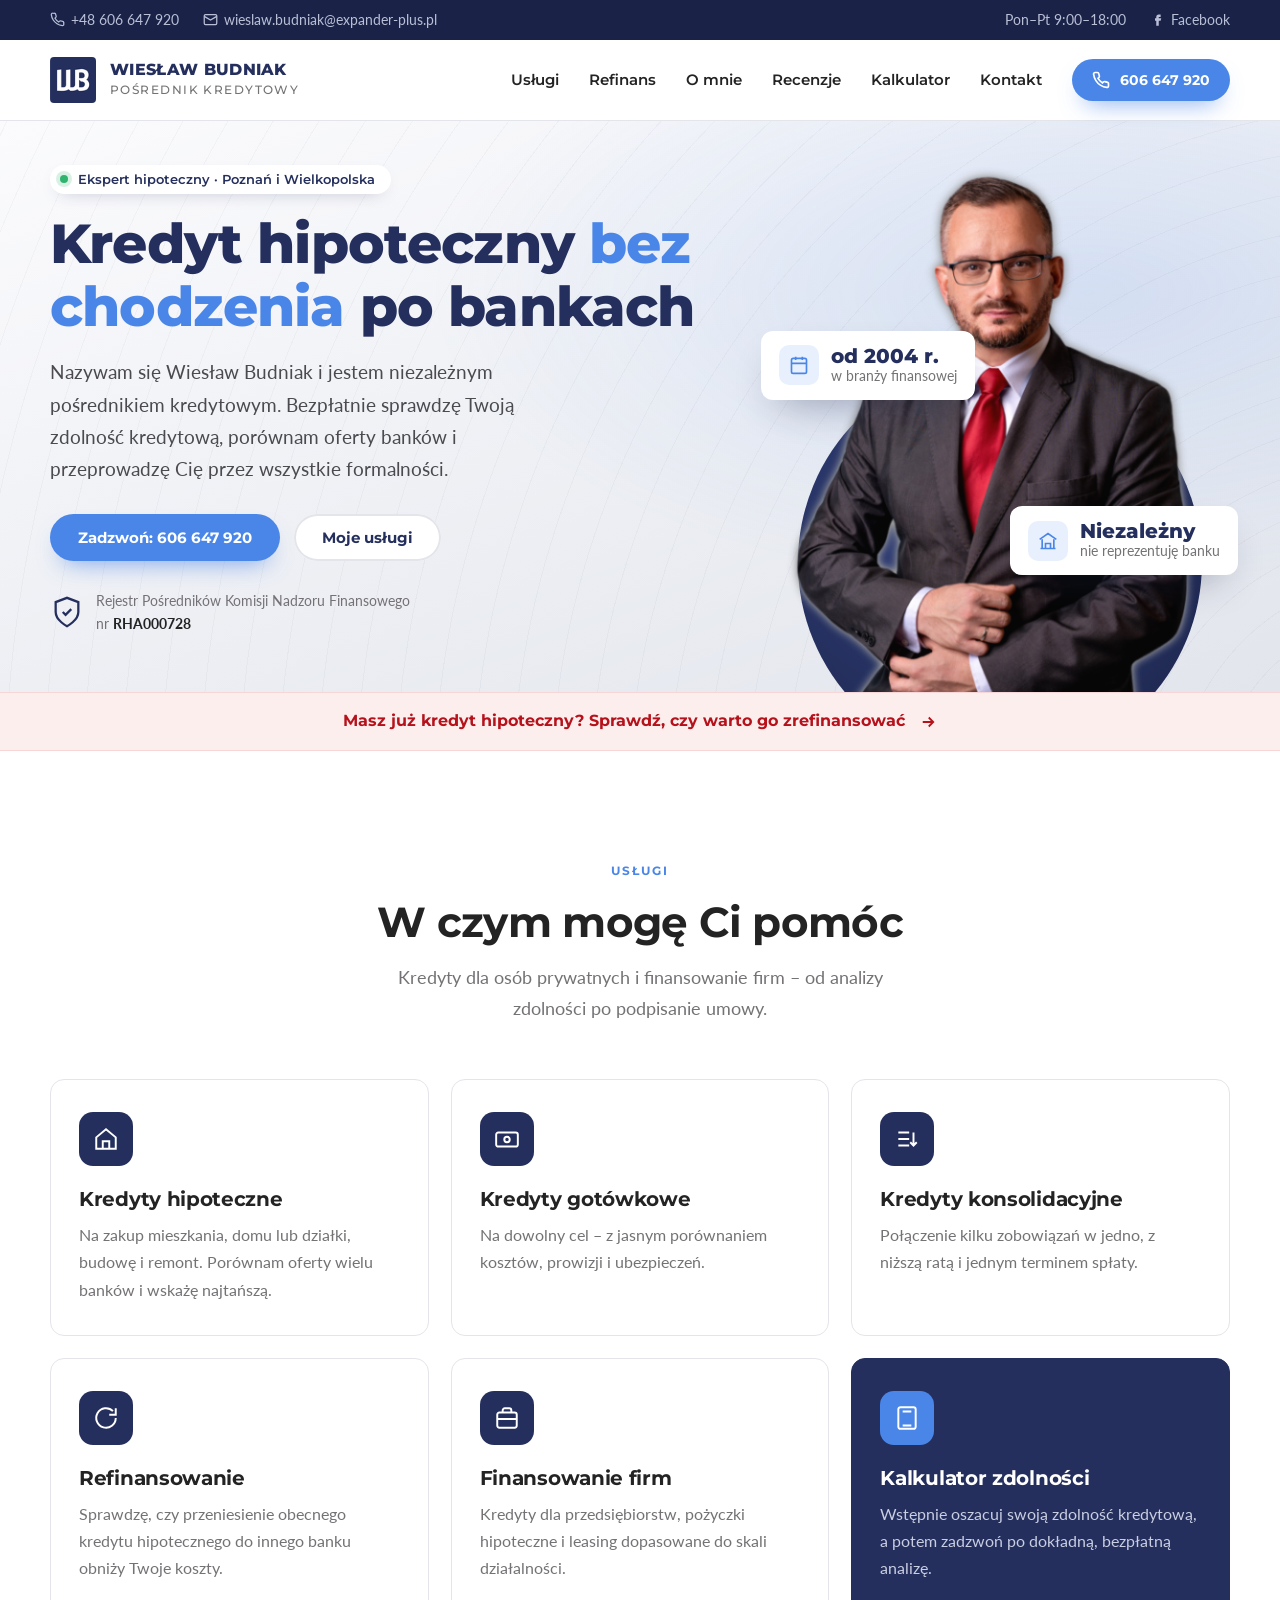
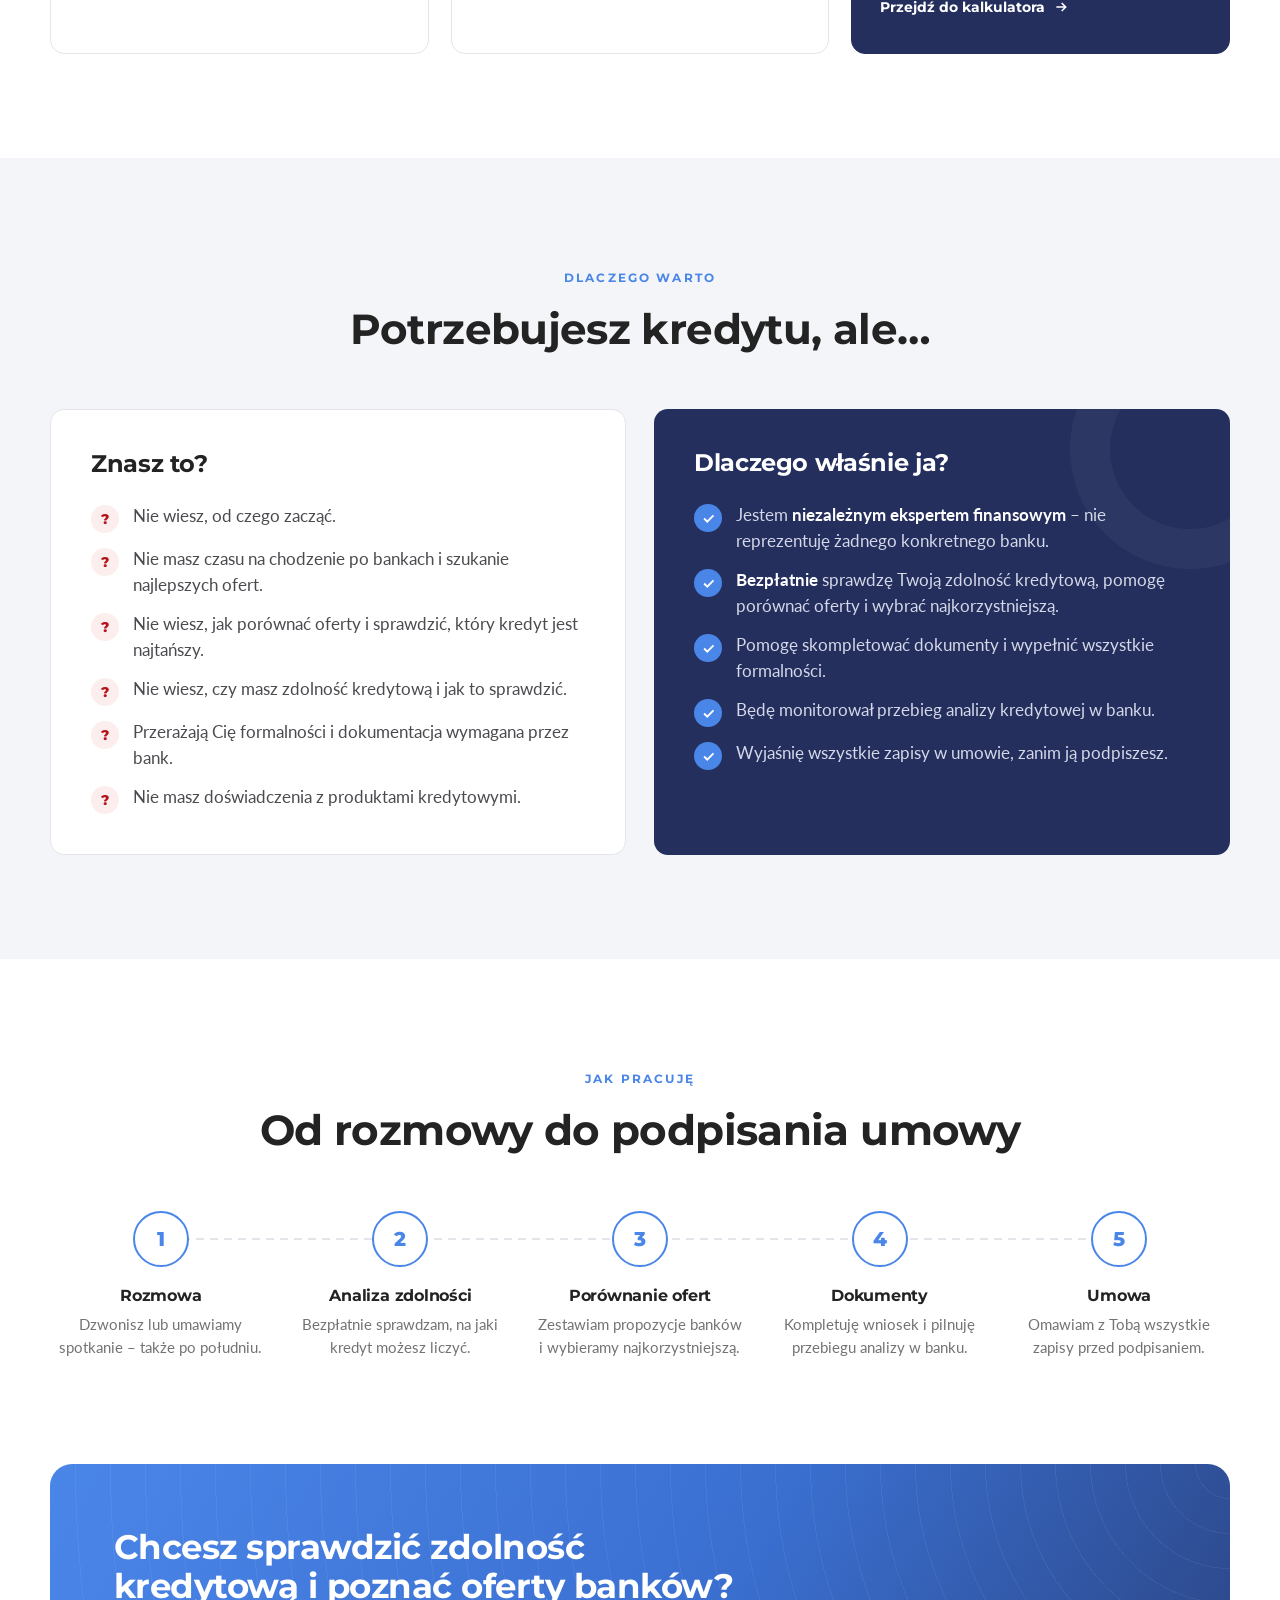
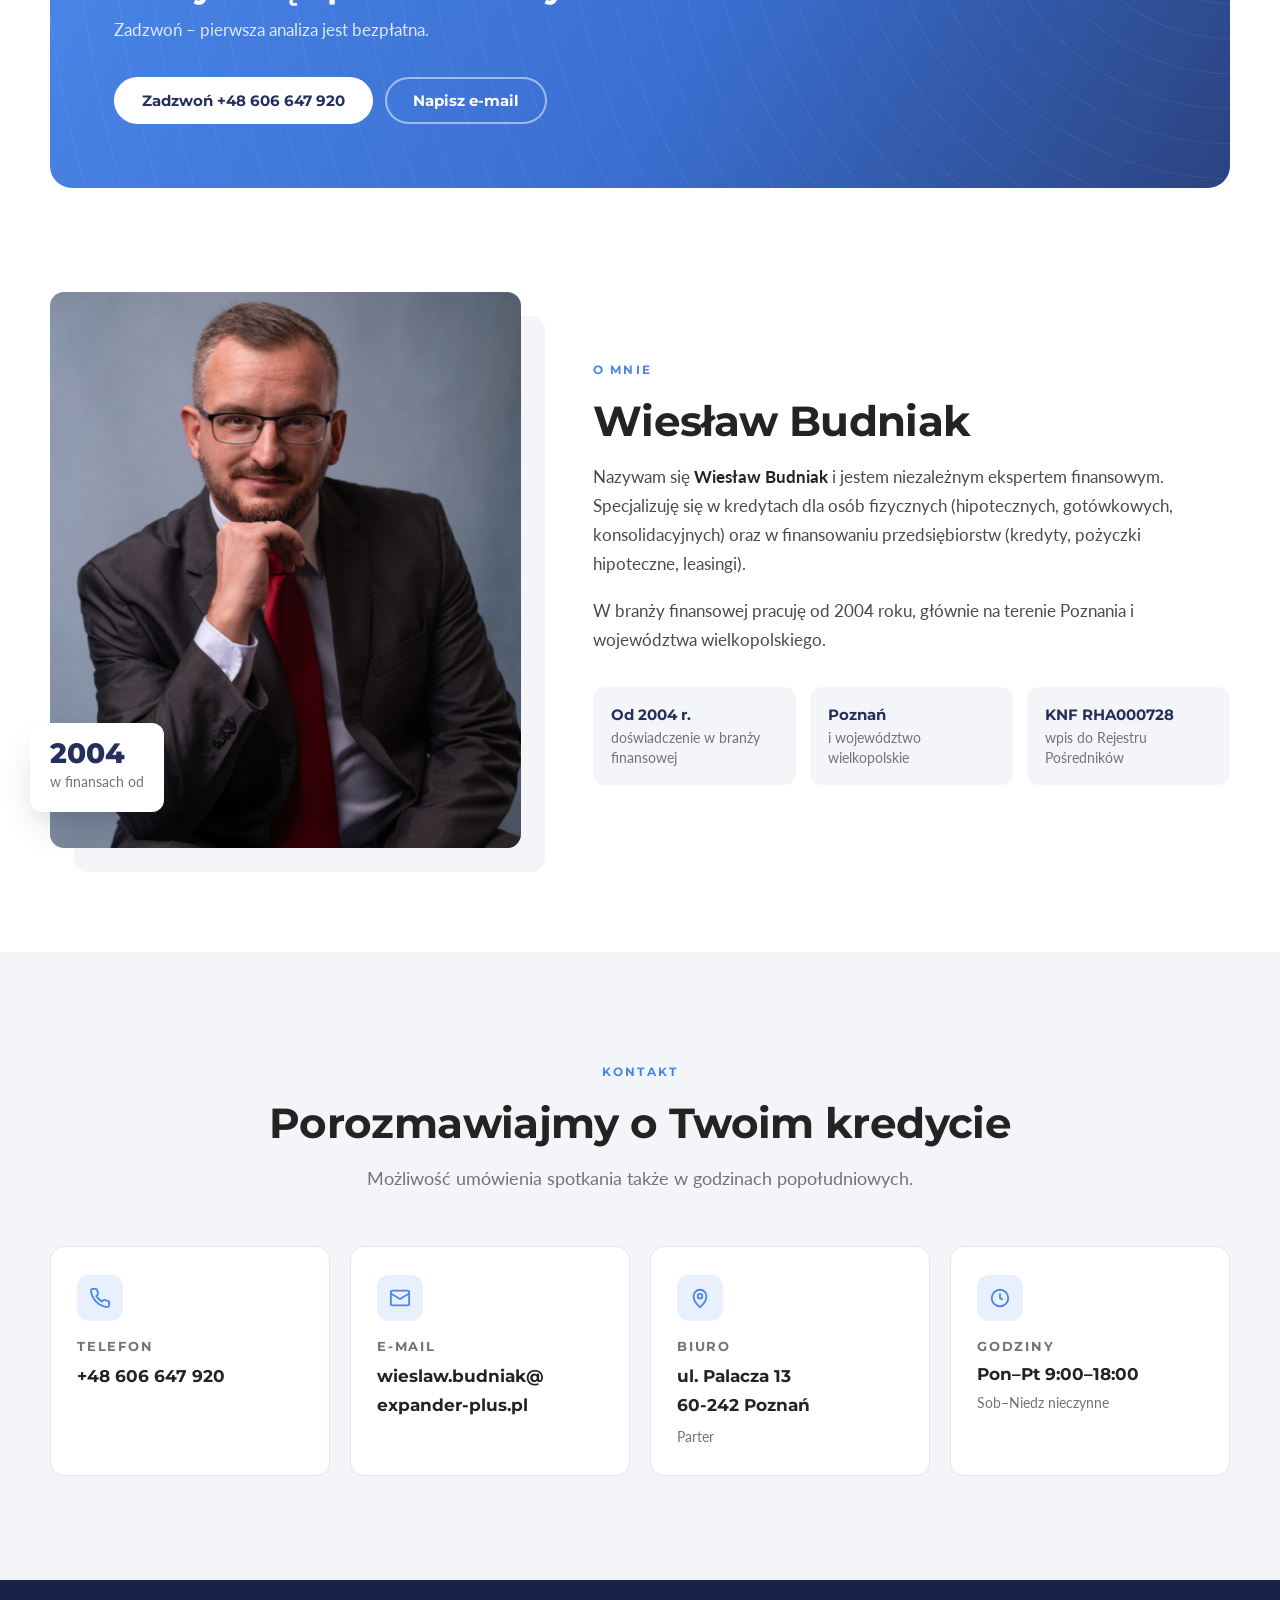
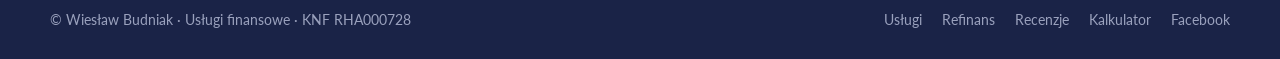
==== commit 2f6f7388: "Add Budniak subpages and mobile menu Refinancing, reviews and capacity calculator pages in the refre" ====
--- a/budniak/index.html
+++ b/budniak/index.html
@@ -9,242 +9,7 @@
 <link rel="preconnect" href="https://fonts.googleapis.com">
 <link rel="preconnect" href="https://fonts.gstatic.com" crossorigin>
 <link href="https://fonts.googleapis.com/css2?family=Lato:wght@300;400;700&family=Montserrat:wght@500;600;700;800&display=swap" rel="stylesheet">
-<style>
-  :root {
-    --navy: #242f5d;
-    --navy-2: #1a2347;
-    --blue: #4a86e8;
-    --blue-dark: #3570d4;
-    --red: #b5121b;
-    --red-soft: #fdeeee;
-    --ink: #232323;
-    --text: #4a4a4f;
-    --muted: #747275;
-    --line: #e3e5ea;
-    --bg: #f4f5f8;
-    --white: #fff;
-    --radius: 14px;
-    --wrap: 1180px;
-    --head: "Montserrat", system-ui, sans-serif;
-    --body: "Lato", system-ui, sans-serif;
-  }
-  *, *::before, *::after { box-sizing: border-box; }
-  html { scroll-behavior: smooth; }
-  body { margin: 0; font: 400 17px/1.7 var(--body); color: var(--text); background: var(--white); -webkit-font-smoothing: antialiased; }
-  img { max-width: 100%; display: block; }
-  a { color: inherit; text-decoration: none; }
-  h1, h2, h3 { font-family: var(--head); color: var(--ink); margin: 0; line-height: 1.15; letter-spacing: -.015em; }
-  p { margin: 0; }
-  .wrap { width: min(var(--wrap), 100% - 32px); margin-inline: auto; }
-  section { padding: 104px 0; }
-
-  .eyebrow { display: inline-block; font: 700 12px/1 var(--head); letter-spacing: .18em; text-transform: uppercase; color: var(--blue); }
-  .h2 { font-size: clamp(28px, 3.6vw, 42px); font-weight: 700; margin-top: 14px; }
-  .lead { font-size: 18px; color: var(--muted); max-width: 560px; margin-top: 16px; }
-  .center { text-align: center; }
-  .center .lead { margin-inline: auto; }
-
-  .btn { display: inline-flex; align-items: center; justify-content: center; gap: 10px; padding: 16px 28px; border-radius: 999px; font: 700 15px/1 var(--head); transition: background .2s, color .2s, box-shadow .2s, transform .2s; }
-  .btn svg { width: 18px; height: 18px; flex: none; }
-  .btn:hover { transform: translateY(-2px); }
-  .btn-blue { background: var(--blue); color: var(--white); box-shadow: 0 12px 24px -12px rgba(74,134,232,.8); }
-  .btn-blue:hover { background: var(--blue-dark); }
-  .btn-line { color: var(--navy); box-shadow: inset 0 0 0 2px var(--line); background: var(--white); }
-  .btn-line:hover { box-shadow: inset 0 0 0 2px var(--navy); }
-  .btn-white { background: var(--white); color: var(--navy); }
-
-  /* top bar */
-  .topbar { background: var(--navy-2); color: #b9bfd6; font-size: 14px; }
-  .topbar .wrap { display: flex; justify-content: space-between; align-items: center; gap: 16px; padding: 8px 0; }
-  .topbar .items { display: flex; gap: 24px; flex-wrap: wrap; }
-  .topbar a:hover { color: var(--white); }
-  .topbar a { display: inline-flex; align-items: center; white-space: nowrap; }
-  .topbar svg { width: 15px; height: 15px; flex: none; margin-right: 6px; }
-
-  /* header */
-  .header { position: sticky; top: 0; z-index: 30; background: rgba(255,255,255,.95); backdrop-filter: blur(10px); border-bottom: 1px solid var(--line); }
-  .header .wrap { display: flex; align-items: center; justify-content: space-between; gap: 24px; height: 80px; }
-  .brand { display: flex; align-items: center; gap: 14px; }
-  .brand img { width: 46px; height: 46px; border-radius: 4px; }
-  .brand b { display: block; font: 800 16px/1.1 var(--head); color: var(--navy); letter-spacing: .02em; text-transform: uppercase; }
-  .brand span { display: block; font: 500 12px/1.4 var(--head); color: var(--muted); letter-spacing: .12em; text-transform: uppercase; margin-top: 3px; }
-  .nav { display: flex; align-items: center; gap: 30px; }
-  .nav a:not(.btn) { font: 600 15px/1 var(--head); color: var(--ink); padding: 8px 0; transition: color .2s; }
-  .nav a:not(.btn):hover { color: var(--blue); }
-  .nav .btn { padding: 12px 20px; font-size: 14px; }
-
-  /* hero */
-  .hero { position: relative; overflow: hidden; padding: 40px 0 0; background: linear-gradient(160deg, #fbfbfd 0%, #eceef3 60%, #e2e5ec 100%); }
-  .hero::before { content: ""; position: absolute; inset: 0; background:
-      radial-gradient(1100px 500px at 85% 30%, rgba(74,134,232,.16), transparent 60%),
-      repeating-radial-gradient(circle at 110% 120%, transparent 0 38px, rgba(36,47,93,.035) 38px 39px); }
-  .hero .wrap { position: relative; display: grid; grid-template-columns: 1.2fr .8fr; gap: 32px; align-items: end; }
-  .hero-copy { padding-bottom: 56px; }
-  .pill { display: inline-flex; align-items: center; gap: 10px; padding: 8px 16px 8px 10px; background: var(--white); border-radius: 999px; font: 600 13px/1 var(--head); color: var(--navy); box-shadow: 0 6px 18px -10px rgba(36,47,93,.4); }
-  .pill i { width: 8px; height: 8px; border-radius: 50%; background: #2fb36d; box-shadow: 0 0 0 4px rgba(47,179,109,.18); }
-  .hero h1 { font-size: clamp(36px, 4.3vw, 56px); font-weight: 800; margin: 18px 0 18px; color: var(--navy); }
-  .hero h1 em { font-style: normal; color: var(--blue); }
-  .hero .lead { color: var(--text); font-size: 19px; max-width: 520px; }
-  .hero-actions { display: flex; gap: 14px; flex-wrap: wrap; margin-top: 28px; }
-  .knf { display: flex; align-items: center; gap: 12px; margin-top: 28px; font-size: 14px; color: var(--muted); }
-  .knf svg { width: 34px; height: 34px; color: var(--navy); flex: none; }
-  .knf b { color: var(--ink); }
-  .hero-visual { position: relative; align-self: end; display: flex; justify-content: center; }
-  .hero-visual .disc { position: absolute; bottom: 0; left: 50%; width: 88%; aspect-ratio: 1; transform: translate(-50%, 18%); border-radius: 50%; background: radial-gradient(circle at 40% 35%, #34437f, var(--navy) 60%, var(--navy-2)); }
-  .hero-visual img { position: relative; width: min(460px, 100%); height: auto; margin-bottom: -18px; /* the cutout has a transparent strip and halo at the bottom */ }
-  .float { position: absolute; z-index: 2; background: var(--white); border-radius: 12px; padding: 14px 18px; box-shadow: 0 18px 40px -18px rgba(26,35,71,.45); display: flex; gap: 12px; align-items: center; font-size: 14px; line-height: 1.35; color: var(--muted); }
-  .float strong { display: block; font: 800 20px/1.1 var(--head); color: var(--navy); }
-  .float .ico { width: 40px; height: 40px; border-radius: 10px; display: grid; place-items: center; background: #e9f0fd; color: var(--blue); flex: none; }
-  .float .ico svg { width: 20px; height: 20px; }
-  .float.f1 { left: -10px; top: 32%; }
-  .float.f2 { right: -8px; bottom: 22%; }
-
-  /* refinance bar */
-  .refi { background: var(--red-soft); border-top: 1px solid #f6d6d6; border-bottom: 1px solid #f6d6d6; }
-  .refi a { display: flex; align-items: center; justify-content: center; gap: 14px; padding: 18px 0; font: 700 16px/1.3 var(--head); color: var(--red); text-align: center; }
-  .refi svg { width: 18px; height: 18px; flex: none; transition: transform .2s; }
-  .refi a:hover svg { transform: translateX(4px); }
-
-  /* services */
-  .services-grid { display: grid; grid-template-columns: repeat(3, 1fr); gap: 22px; margin-top: 56px; }
-  .svc { background: var(--white); border: 1px solid var(--line); border-radius: var(--radius); padding: 32px 28px; transition: border-color .25s, box-shadow .25s, transform .25s; }
-  .svc:hover { border-color: transparent; box-shadow: 0 24px 50px -28px rgba(26,35,71,.45); transform: translateY(-4px); }
-  .svc .ico { width: 54px; height: 54px; border-radius: 14px; display: grid; place-items: center; background: var(--navy); color: var(--white); margin-bottom: 22px; }
-  .svc .ico svg { width: 26px; height: 26px; }
-  .svc h3 { font-size: 20px; font-weight: 700; margin-bottom: 10px; }
-  .svc p { font-size: 16px; color: var(--muted); }
-  .svc.accent { background: var(--navy); border-color: var(--navy); color: #c9cee2; }
-  .svc.accent h3 { color: var(--white); }
-  .svc.accent p { color: #c9cee2; }
-  .svc.accent .ico { background: var(--blue); }
-  .svc .more { display: inline-flex; gap: 8px; align-items: center; margin-top: 18px; font: 700 14px/1 var(--head); color: var(--blue); }
-  .svc.accent .more { color: var(--white); }
-  .svc .more svg { width: 16px; height: 16px; }
-
-  /* problem / solution */
-  .why { background: var(--bg); }
-  .why-grid { display: grid; grid-template-columns: 1fr 1fr; gap: 28px; margin-top: 56px; align-items: stretch; }
-  .panel { border-radius: var(--radius); padding: 40px; }
-  .panel h3 { font-size: 24px; font-weight: 700; margin-bottom: 26px; }
-  .panel ul { list-style: none; margin: 0; padding: 0; display: grid; gap: 14px; }
-  .panel li { display: flex; gap: 14px; align-items: flex-start; font-size: 16.5px; line-height: 1.55; }
-  .panel li .b { flex: none; width: 28px; height: 28px; border-radius: 50%; display: grid; place-items: center; font: 800 14px/1 var(--head); margin-top: 1px; }
-  .panel li .b svg { width: 15px; height: 15px; }
-  .panel.q { background: var(--white); border: 1px solid var(--line); }
-  .panel.q li .b { background: var(--red-soft); color: var(--red); }
-  .panel.a { background: var(--navy); color: #d4d8e8; position: relative; overflow: hidden; }
-  .panel.a::after { content: ""; position: absolute; right: -80px; top: -80px; width: 240px; height: 240px; border-radius: 50%; border: 40px solid rgba(255,255,255,.04); }
-  .panel.a h3 { color: var(--white); }
-  .panel.a li .b { background: var(--blue); color: var(--white); }
-  .panel.a strong { color: var(--white); }
-
-  /* steps */
-  .steps { display: grid; grid-template-columns: repeat(5, 1fr); gap: 18px; margin-top: 56px; counter-reset: s; position: relative; }
-  .steps::before { content: ""; position: absolute; top: 27px; left: 10%; right: 10%; height: 2px; background: repeating-linear-gradient(90deg, var(--line) 0 8px, transparent 8px 14px); }
-  .step { position: relative; text-align: center; padding: 0 6px; }
-  .step::before { counter-increment: s; content: counter(s); display: grid; place-items: center; width: 56px; height: 56px; margin: 0 auto 20px; border-radius: 50%; background: var(--white); border: 2px solid var(--blue); color: var(--blue); font: 800 20px/1 var(--head); position: relative; }
-  .step h3 { font-size: 16px; font-weight: 700; margin-bottom: 8px; }
-  .step p { font-size: 15px; color: var(--muted); line-height: 1.55; }
-
-  /* cta */
-  .cta { padding: 0; }
-  .cta-box { position: relative; overflow: hidden; border-radius: 22px; background: linear-gradient(120deg, var(--blue) 0%, #3a6fd0 55%, var(--navy) 120%); color: var(--white); padding: 64px; display: flex; align-items: center; justify-content: space-between; gap: 32px; flex-wrap: wrap; }
-  .cta-box::before { content: ""; position: absolute; inset: 0; background: repeating-radial-gradient(circle at 100% 0%, transparent 0 34px, rgba(255,255,255,.06) 34px 35px); }
-  .cta-box > * { position: relative; }
-  .cta-box h2 { color: var(--white); font-size: clamp(24px, 3vw, 34px); max-width: 620px; }
-  .cta-box p { color: #dfe8fb; margin-top: 10px; }
-  .cta-box .btns { display: flex; gap: 12px; flex-wrap: wrap; }
-  .cta-box .btn-ghost { color: var(--white); box-shadow: inset 0 0 0 2px rgba(255,255,255,.5); }
-  .cta-box .btn-ghost:hover { background: rgba(255,255,255,.12); }
-
-  /* about */
-  .about { display: grid; grid-template-columns: .85fr 1.15fr; gap: 72px; align-items: center; }
-  .about-photo { position: relative; }
-  .about-photo img { width: 100%; border-radius: var(--radius); aspect-ratio: 479/566; object-fit: cover; }
-  .about-photo::before { content: ""; position: absolute; inset: 24px -24px -24px 24px; border-radius: var(--radius); background: var(--bg); z-index: -1; }
-  .about-photo .tag { position: absolute; left: -20px; bottom: 36px; background: var(--white); border-radius: 12px; padding: 16px 20px; box-shadow: 0 18px 40px -18px rgba(26,35,71,.45); }
-  .about-photo .tag b { display: block; font: 800 28px/1 var(--head); color: var(--navy); }
-  .about-photo .tag span { font-size: 14px; color: var(--muted); }
-  .about-copy p { margin-top: 18px; }
-  .about-copy strong { color: var(--ink); }
-  .facts { display: grid; grid-template-columns: repeat(3, 1fr); gap: 14px; margin-top: 32px; }
-  .facts div { background: var(--bg); border-radius: 12px; padding: 18px; }
-  .facts b { display: block; font: 700 15px/1.3 var(--head); color: var(--navy); }
-  .facts span { font-size: 14px; color: var(--muted); line-height: 1.4; display: block; margin-top: 4px; }
-
-  /* contact */
-  .contact { background: var(--bg); }
-  .contact-grid { display: grid; grid-template-columns: repeat(4, 1fr); gap: 20px; margin-top: 52px; }
-  .c-card { background: var(--white); border-radius: var(--radius); padding: 28px 26px; border: 1px solid var(--line); }
-  .c-card .ico { width: 46px; height: 46px; border-radius: 12px; display: grid; place-items: center; background: #e9f0fd; color: var(--blue); margin-bottom: 18px; }
-  .c-card .ico svg { width: 22px; height: 22px; }
-  .c-card h3 { font-size: 13px; letter-spacing: .14em; text-transform: uppercase; color: var(--muted); font-weight: 700; margin-bottom: 8px; }
-  .c-card p, .c-card a { font: 700 17px/1.45 var(--head); color: var(--ink); word-break: break-word; }
-  .c-card a:hover { color: var(--blue); }
-  .c-card small { display: block; font: 400 14px/1.5 var(--body); color: var(--muted); margin-top: 6px; }
-
-  .footer { background: var(--navy-2); color: #9aa1bd; font-size: 14px; padding: 28px 0; }
-  .footer .wrap { display: flex; justify-content: space-between; gap: 16px; flex-wrap: wrap; }
-  .footer a:hover { color: var(--white); }
-  .footer nav { display: flex; gap: 20px; flex-wrap: wrap; }
-
-  .reveal { opacity: 0; transform: translateY(22px); transition: opacity .7s ease, transform .7s ease; }
-  .reveal.in { opacity: 1; transform: none; }
-  @media (prefers-reduced-motion: reduce) { .reveal { opacity: 1; transform: none; } }
-
-  @media (max-width: 1080px) {
-    .nav a:not(.btn) { display: none; }
-    .services-grid { grid-template-columns: 1fr 1fr; }
-    .steps { grid-template-columns: 1fr 1fr 1fr; row-gap: 40px; }
-    .steps::before { display: none; }
-    .contact-grid { grid-template-columns: 1fr 1fr; }
-  }
-  @media (max-width: 860px) {
-    section { padding: 80px 0; }
-    .hero .wrap { grid-template-columns: 1fr; }
-    .hero-copy { padding-bottom: 8px; }
-    .hero-visual { max-width: 420px; margin: 0 auto; }
-    .why-grid, .about { grid-template-columns: 1fr; }
-    .about { gap: 56px; }
-    .about-photo { max-width: 420px; }
-    .cta-box { padding: 44px 28px; }
-  }
-  @media (max-width: 600px) {
-    /* phone and e-mail take turns in one slot */
-    .topbar .hours, .topbar .fb-label { display: none; }
-    .topbar .contacts { display: grid; flex: 1; }
-    .topbar .contacts a { grid-area: 1 / 1; animation: swap 8s infinite both; }
-    .topbar .contacts .email { animation-delay: -4s; }
-    .topbar .wrap { flex-wrap: nowrap; }
-    .topbar .items { flex-wrap: nowrap; gap: 16px; min-width: 0; }
-    .topbar .items a[aria-label] svg { width: 17px; height: 17px; margin: 0; }
-    .brand span { display: none; }
-    .nav .btn span { display: none; }
-    .hero { padding-top: 28px; }
-    .hero h1 { font-size: 33px; margin: 16px 0 14px; }
-    .hero .lead { font-size: 17px; }
-    .hero-actions .btn { flex: 1 1 100%; }
-    .knf { margin-top: 22px; }
-    .nav .btn { padding: 12px; }
-    .services-grid, .steps, .contact-grid, .facts { grid-template-columns: 1fr; }
-    .panel { padding: 30px 24px; }
-    .float.f1 { left: 0; top: 18%; }
-    .float.f2 { right: 0; bottom: 12%; }
-    .float { padding: 10px 12px; font-size: 13px; }
-    .float strong { font-size: 17px; }
-    .float .ico { display: none; }
-    .about-photo .tag { left: 12px; }
-  }
-  @keyframes swap {
-    0%, 45% { opacity: 1; transform: none; visibility: visible; }
-    50%, 95% { opacity: 0; transform: translateY(-8px); visibility: hidden; }
-    100% { opacity: 1; transform: none; visibility: visible; }
-  }
-  @media (max-width: 600px) and (prefers-reduced-motion: reduce) {
-    .topbar .contacts a { animation: none; }
-    .topbar .contacts .email { visibility: hidden; }
-  }
-</style>
+<link rel="stylesheet" href="style.css">
 </head>
 <body>
 
@@ -263,17 +28,21 @@
 
 <header class="header">
   <div class="wrap">
-    <a href="#" class="brand">
+    <a href="./" class="brand">
       <img src="assets/wegnerbudniak-logo-pion-kolor.png" alt="">
       <div><b>Wiesław Budniak</b><span>Pośrednik kredytowy</span></div>
     </a>
-    <nav class="nav">
-      <a href="#uslugi">Usługi</a>
-      <a href="https://posrednik.poznan.pl/refinansowanie.html">Refinans</a>
-      <a href="#o-mnie">O mnie</a>
-      <a href="https://posrednik.poznan.pl/recenzje.html">Recenzje</a>
-      <a href="#kontakt">Kontakt</a>
+    <nav class="nav" id="menu">
+      <div class="nav-links">
+        <a href="#uslugi">Usługi</a>
+        <a href="refinansowanie.html">Refinans</a>
+        <a href="#o-mnie">O mnie</a>
+        <a href="recenzje.html">Recenzje</a>
+        <a href="zdolnosc.html">Kalkulator</a>
+        <a href="#kontakt">Kontakt</a>
+      </div>
       <a href="tel:+48606647920" class="btn btn-blue"><svg viewBox="0 0 24 24" fill="none" stroke="currentColor" stroke-width="2.2"><path d="M22 16.9v3a2 2 0 0 1-2.2 2 19.8 19.8 0 0 1-8.6-3.1 19.5 19.5 0 0 1-6-6A19.8 19.8 0 0 1 2.1 4.2 2 2 0 0 1 4.1 2h3a2 2 0 0 1 2 1.7c.1 1 .4 1.9.7 2.8a2 2 0 0 1-.5 2.1L8 9.9a16 16 0 0 0 6 6l1.3-1.3a2 2 0 0 1 2.1-.4c.9.3 1.8.6 2.8.7a2 2 0 0 1 1.7 2z"/></svg><span>606 647 920</span></a>
+      <button class="menu-toggle" aria-label="Menu" aria-expanded="false" aria-controls="menu"><span></span><span></span><span></span></button>
     </nav>
   </div>
 </header>
@@ -311,7 +80,7 @@
 
   <div class="refi">
     <div class="wrap">
-      <a href="https://posrednik.poznan.pl/refinansowanie.html">Masz już kredyt hipoteczny? Sprawdź, czy warto go zrefinansować <svg viewBox="0 0 24 24" fill="none" stroke="currentColor" stroke-width="2.4"><path d="M5 12h14M13 6l6 6-6 6"/></svg></a>
+      <a href="refinansowanie.html">Masz już kredyt hipoteczny? Sprawdź, czy warto go zrefinansować <svg viewBox="0 0 24 24" fill="none" stroke="currentColor" stroke-width="2.4"><path d="M5 12h14M13 6l6 6-6 6"/></svg></a>
     </div>
   </div>
 
@@ -348,7 +117,7 @@
           <h3>Finansowanie firm</h3>
           <p>Kredyty dla przedsiębiorstw, pożyczki hipoteczne i leasing dopasowane do skali działalności.</p>
         </div>
-        <a href="https://posrednik.poznan.pl/zdolnosc.html" class="svc accent reveal">
+        <a href="zdolnosc.html" class="svc accent reveal">
           <div class="ico"><svg viewBox="0 0 24 24" fill="none" stroke="currentColor" stroke-width="1.8"><rect x="4" y="2" width="16" height="20" rx="2"/><path d="M8 6h8M8 11h.01M12 11h.01M16 11h.01M8 15h.01M12 15h.01M16 15h.01M8 19h8"/></svg></div>
           <h3>Kalkulator zdolności</h3>
           <p>Wstępnie oszacuj swoją zdolność kredytową, a potem zadzwoń po dokładną, bezpłatną analizę.</p>
@@ -481,23 +250,14 @@
     <span>© Wiesław Budniak · Usługi finansowe · KNF RHA000728</span>
     <nav>
       <a href="#uslugi">Usługi</a>
-      <a href="https://posrednik.poznan.pl/refinansowanie.html">Refinans</a>
-      <a href="https://posrednik.poznan.pl/recenzje.html">Recenzje</a>
+      <a href="refinansowanie.html">Refinans</a>
+      <a href="recenzje.html">Recenzje</a>
+      <a href="zdolnosc.html">Kalkulator</a>
       <a href="https://www.facebook.com/budniakcom" target="_blank" rel="noopener">Facebook</a>
     </nav>
   </div>
 </footer>
 
-<script>
-  let pending = [...document.querySelectorAll('.reveal')];
-  const reveal = () => {
-    const limit = innerHeight * 0.92;
-    pending = pending.filter(el => el.getBoundingClientRect().top < limit ? (el.classList.add('in'), false) : true);
-    if (!pending.length) removeEventListener('scroll', reveal);
-  };
-  addEventListener('scroll', reveal, { passive: true });
-  addEventListener('resize', reveal);
-  reveal();
-</script>
+<script src="script.js"></script>
 </body>
 </html>
--- a/budniak/style.css
+++ b/budniak/style.css
@@ -0,0 +1,355 @@
+:root {
+  --navy: #242f5d;
+  --navy-2: #1a2347;
+  --blue: #4a86e8;
+  --blue-dark: #3570d4;
+  --red: #b5121b;
+  --red-soft: #fdeeee;
+  --ink: #232323;
+  --text: #4a4a4f;
+  --muted: #747275;
+  --line: #e3e5ea;
+  --bg: #f4f5f8;
+  --white: #fff;
+  --radius: 14px;
+  --wrap: 1180px;
+  --head: "Montserrat", system-ui, sans-serif;
+  --body: "Lato", system-ui, sans-serif;
+}
+*, *::before, *::after { box-sizing: border-box; }
+html { scroll-behavior: smooth; }
+body { margin: 0; font: 400 17px/1.7 var(--body); color: var(--text); background: var(--white); -webkit-font-smoothing: antialiased; }
+img { max-width: 100%; display: block; }
+a { color: inherit; text-decoration: none; }
+h1, h2, h3 { font-family: var(--head); color: var(--ink); margin: 0; line-height: 1.15; letter-spacing: -.015em; }
+p { margin: 0; }
+.wrap { width: min(var(--wrap), 100% - 32px); margin-inline: auto; }
+section { padding: 104px 0; }
+
+.eyebrow { display: inline-block; font: 700 12px/1 var(--head); letter-spacing: .18em; text-transform: uppercase; color: var(--blue); }
+.h2 { font-size: clamp(28px, 3.6vw, 42px); font-weight: 700; margin-top: 14px; }
+.lead { font-size: 18px; color: var(--muted); max-width: 560px; margin-top: 16px; }
+.center { text-align: center; }
+.center .lead { margin-inline: auto; }
+
+.btn { display: inline-flex; align-items: center; justify-content: center; gap: 10px; padding: 16px 28px; border-radius: 999px; font: 700 15px/1 var(--head); transition: background .2s, color .2s, box-shadow .2s, transform .2s; }
+.btn svg { width: 18px; height: 18px; flex: none; }
+.btn:hover { transform: translateY(-2px); }
+.btn-blue { background: var(--blue); color: var(--white); box-shadow: 0 12px 24px -12px rgba(74,134,232,.8); }
+.btn-blue:hover { background: var(--blue-dark); }
+.btn-line { color: var(--navy); box-shadow: inset 0 0 0 2px var(--line); background: var(--white); }
+.btn-line:hover { box-shadow: inset 0 0 0 2px var(--navy); }
+.btn-white { background: var(--white); color: var(--navy); }
+
+/* top bar */
+.topbar { background: var(--navy-2); color: #b9bfd6; font-size: 14px; }
+.topbar .wrap { display: flex; justify-content: space-between; align-items: center; gap: 16px; padding: 8px 0; }
+.topbar .items { display: flex; gap: 24px; flex-wrap: wrap; }
+.topbar a:hover { color: var(--white); }
+.topbar a { display: inline-flex; align-items: center; white-space: nowrap; }
+.topbar svg { width: 15px; height: 15px; flex: none; margin-right: 6px; }
+
+/* header */
+.header { position: sticky; top: 0; z-index: 30; background: rgba(255,255,255,.95); backdrop-filter: blur(10px); border-bottom: 1px solid var(--line); }
+.header .wrap { display: flex; align-items: center; justify-content: space-between; gap: 24px; height: 80px; }
+.brand { display: flex; align-items: center; gap: 14px; }
+.brand img { width: 46px; height: 46px; border-radius: 4px; }
+.brand b { display: block; font: 800 16px/1.1 var(--head); color: var(--navy); letter-spacing: .02em; text-transform: uppercase; }
+.brand span { display: block; font: 500 12px/1.4 var(--head); color: var(--muted); letter-spacing: .12em; text-transform: uppercase; margin-top: 3px; }
+.nav { display: flex; align-items: center; gap: 30px; }
+.nav a:not(.btn) { font: 600 15px/1 var(--head); color: var(--ink); padding: 8px 0; transition: color .2s; }
+.nav a:not(.btn):hover { color: var(--blue); }
+.nav .btn { padding: 12px 20px; font-size: 14px; }
+
+/* hero */
+.hero { position: relative; overflow: hidden; padding: 40px 0 0; background: linear-gradient(160deg, #fbfbfd 0%, #eceef3 60%, #e2e5ec 100%); }
+.hero::before { content: ""; position: absolute; inset: 0; background:
+    radial-gradient(1100px 500px at 85% 30%, rgba(74,134,232,.16), transparent 60%),
+    repeating-radial-gradient(circle at 110% 120%, transparent 0 38px, rgba(36,47,93,.035) 38px 39px); }
+.hero .wrap { position: relative; display: grid; grid-template-columns: 1.2fr .8fr; gap: 32px; align-items: end; }
+.hero-copy { padding-bottom: 56px; }
+.pill { display: inline-flex; align-items: center; gap: 10px; padding: 8px 16px 8px 10px; background: var(--white); border-radius: 999px; font: 600 13px/1 var(--head); color: var(--navy); box-shadow: 0 6px 18px -10px rgba(36,47,93,.4); }
+.pill i { width: 8px; height: 8px; border-radius: 50%; background: #2fb36d; box-shadow: 0 0 0 4px rgba(47,179,109,.18); }
+.hero h1 { font-size: clamp(36px, 4.3vw, 56px); font-weight: 800; margin: 18px 0 18px; color: var(--navy); }
+.hero h1 em { font-style: normal; color: var(--blue); }
+.hero .lead { color: var(--text); font-size: 19px; max-width: 520px; }
+.hero-actions { display: flex; gap: 14px; flex-wrap: wrap; margin-top: 28px; }
+.knf { display: flex; align-items: center; gap: 12px; margin-top: 28px; font-size: 14px; color: var(--muted); }
+.knf svg { width: 34px; height: 34px; color: var(--navy); flex: none; }
+.knf b { color: var(--ink); }
+.hero-visual { position: relative; align-self: end; display: flex; justify-content: center; }
+.hero-visual .disc { position: absolute; bottom: 0; left: 50%; width: 88%; aspect-ratio: 1; transform: translate(-50%, 18%); border-radius: 50%; background: radial-gradient(circle at 40% 35%, #34437f, var(--navy) 60%, var(--navy-2)); }
+.hero-visual img { position: relative; width: min(460px, 100%); height: auto; margin-bottom: -18px; /* the cutout has a transparent strip and halo at the bottom */ }
+.float { position: absolute; z-index: 2; background: var(--white); border-radius: 12px; padding: 14px 18px; box-shadow: 0 18px 40px -18px rgba(26,35,71,.45); display: flex; gap: 12px; align-items: center; font-size: 14px; line-height: 1.35; color: var(--muted); }
+.float strong { display: block; font: 800 20px/1.1 var(--head); color: var(--navy); }
+.float .ico { width: 40px; height: 40px; border-radius: 10px; display: grid; place-items: center; background: #e9f0fd; color: var(--blue); flex: none; }
+.float .ico svg { width: 20px; height: 20px; }
+.float.f1 { left: -10px; top: 32%; }
+.float.f2 { right: -8px; bottom: 22%; }
+
+/* refinance bar */
+.refi { background: var(--red-soft); border-top: 1px solid #f6d6d6; border-bottom: 1px solid #f6d6d6; }
+.refi a { display: flex; align-items: center; justify-content: center; gap: 14px; padding: 18px 0; font: 700 16px/1.3 var(--head); color: var(--red); text-align: center; }
+.refi svg { width: 18px; height: 18px; flex: none; transition: transform .2s; }
+.refi a:hover svg { transform: translateX(4px); }
+
+/* services */
+.services-grid { display: grid; grid-template-columns: repeat(3, 1fr); gap: 22px; margin-top: 56px; }
+.svc { background: var(--white); border: 1px solid var(--line); border-radius: var(--radius); padding: 32px 28px; transition: border-color .25s, box-shadow .25s, transform .25s; }
+.svc:hover { border-color: transparent; box-shadow: 0 24px 50px -28px rgba(26,35,71,.45); transform: translateY(-4px); }
+.svc .ico { width: 54px; height: 54px; border-radius: 14px; display: grid; place-items: center; background: var(--navy); color: var(--white); margin-bottom: 22px; }
+.svc .ico svg { width: 26px; height: 26px; }
+.svc h3 { font-size: 20px; font-weight: 700; margin-bottom: 10px; }
+.svc p { font-size: 16px; color: var(--muted); }
+.svc.accent { background: var(--navy); border-color: var(--navy); color: #c9cee2; }
+.svc.accent h3 { color: var(--white); }
+.svc.accent p { color: #c9cee2; }
+.svc.accent .ico { background: var(--blue); }
+.svc .more { display: inline-flex; gap: 8px; align-items: center; margin-top: 18px; font: 700 14px/1 var(--head); color: var(--blue); }
+.svc.accent .more { color: var(--white); }
+.svc .more svg { width: 16px; height: 16px; }
+
+/* problem / solution */
+.why { background: var(--bg); }
+.why-grid { display: grid; grid-template-columns: 1fr 1fr; gap: 28px; margin-top: 56px; align-items: stretch; }
+.panel { border-radius: var(--radius); padding: 40px; }
+.panel h3 { font-size: 24px; font-weight: 700; margin-bottom: 26px; }
+.panel ul { list-style: none; margin: 0; padding: 0; display: grid; gap: 14px; }
+.panel li { display: flex; gap: 14px; align-items: flex-start; font-size: 16.5px; line-height: 1.55; }
+.panel li .b { flex: none; width: 28px; height: 28px; border-radius: 50%; display: grid; place-items: center; font: 800 14px/1 var(--head); margin-top: 1px; }
+.panel li .b svg { width: 15px; height: 15px; }
+.panel.q { background: var(--white); border: 1px solid var(--line); }
+.panel.q li .b { background: var(--red-soft); color: var(--red); }
+.panel.a { background: var(--navy); color: #d4d8e8; position: relative; overflow: hidden; }
+.panel.a::after { content: ""; position: absolute; right: -80px; top: -80px; width: 240px; height: 240px; border-radius: 50%; border: 40px solid rgba(255,255,255,.04); }
+.panel.a h3 { color: var(--white); }
+.panel.a li .b { background: var(--blue); color: var(--white); }
+.panel.a strong { color: var(--white); }
+
+/* steps */
+.steps { display: grid; grid-template-columns: repeat(5, 1fr); gap: 18px; margin-top: 56px; counter-reset: s; position: relative; }
+.steps::before { content: ""; position: absolute; top: 27px; left: 10%; right: 10%; height: 2px; background: repeating-linear-gradient(90deg, var(--line) 0 8px, transparent 8px 14px); }
+.step { position: relative; text-align: center; padding: 0 6px; }
+.step::before { counter-increment: s; content: counter(s); display: grid; place-items: center; width: 56px; height: 56px; margin: 0 auto 20px; border-radius: 50%; background: var(--white); border: 2px solid var(--blue); color: var(--blue); font: 800 20px/1 var(--head); position: relative; }
+.step h3 { font-size: 16px; font-weight: 700; margin-bottom: 8px; }
+.step p { font-size: 15px; color: var(--muted); line-height: 1.55; }
+
+/* cta */
+.cta { padding: 0; }
+.cta-box { position: relative; overflow: hidden; border-radius: 22px; background: linear-gradient(120deg, var(--blue) 0%, #3a6fd0 55%, var(--navy) 120%); color: var(--white); padding: 64px; display: flex; align-items: center; justify-content: space-between; gap: 32px; flex-wrap: wrap; }
+.cta-box::before { content: ""; position: absolute; inset: 0; background: repeating-radial-gradient(circle at 100% 0%, transparent 0 34px, rgba(255,255,255,.06) 34px 35px); }
+.cta-box > * { position: relative; }
+.cta-box h2 { color: var(--white); font-size: clamp(24px, 3vw, 34px); max-width: 620px; }
+.cta-box p { color: #dfe8fb; margin-top: 10px; }
+.cta-box .btns { display: flex; gap: 12px; flex-wrap: wrap; }
+.cta-box .btn-ghost { color: var(--white); box-shadow: inset 0 0 0 2px rgba(255,255,255,.5); }
+.cta-box .btn-ghost:hover { background: rgba(255,255,255,.12); }
+
+/* about */
+.about { display: grid; grid-template-columns: .85fr 1.15fr; gap: 72px; align-items: center; }
+.about-photo { position: relative; }
+.about-photo img { width: 100%; border-radius: var(--radius); aspect-ratio: 479/566; object-fit: cover; }
+.about-photo::before { content: ""; position: absolute; inset: 24px -24px -24px 24px; border-radius: var(--radius); background: var(--bg); z-index: -1; }
+.about-photo .tag { position: absolute; left: -20px; bottom: 36px; background: var(--white); border-radius: 12px; padding: 16px 20px; box-shadow: 0 18px 40px -18px rgba(26,35,71,.45); }
+.about-photo .tag b { display: block; font: 800 28px/1 var(--head); color: var(--navy); }
+.about-photo .tag span { font-size: 14px; color: var(--muted); }
+.about-copy p { margin-top: 18px; }
+.about-copy strong { color: var(--ink); }
+.facts { display: grid; grid-template-columns: repeat(3, 1fr); gap: 14px; margin-top: 32px; }
+.facts div { background: var(--bg); border-radius: 12px; padding: 18px; }
+.facts b { display: block; font: 700 15px/1.3 var(--head); color: var(--navy); }
+.facts span { font-size: 14px; color: var(--muted); line-height: 1.4; display: block; margin-top: 4px; }
+
+/* contact */
+.contact { background: var(--bg); }
+.contact-grid { display: grid; grid-template-columns: repeat(4, 1fr); gap: 20px; margin-top: 52px; }
+.c-card { background: var(--white); border-radius: var(--radius); padding: 28px 26px; border: 1px solid var(--line); }
+.c-card .ico { width: 46px; height: 46px; border-radius: 12px; display: grid; place-items: center; background: #e9f0fd; color: var(--blue); margin-bottom: 18px; }
+.c-card .ico svg { width: 22px; height: 22px; }
+.c-card h3 { font-size: 13px; letter-spacing: .14em; text-transform: uppercase; color: var(--muted); font-weight: 700; margin-bottom: 8px; }
+.c-card p, .c-card a { font: 700 17px/1.45 var(--head); color: var(--ink); word-break: break-word; }
+.c-card a:hover { color: var(--blue); }
+.c-card small { display: block; font: 400 14px/1.5 var(--body); color: var(--muted); margin-top: 6px; }
+
+.footer { background: var(--navy-2); color: #9aa1bd; font-size: 14px; padding: 28px 0; }
+.footer .wrap { display: flex; justify-content: space-between; gap: 16px; flex-wrap: wrap; }
+.footer a:hover { color: var(--white); }
+.footer nav { display: flex; gap: 20px; flex-wrap: wrap; }
+
+.reveal { opacity: 0; transform: translateY(22px); transition: opacity .7s ease, transform .7s ease; }
+.reveal.in { opacity: 1; transform: none; }
+@media (prefers-reduced-motion: reduce) { .reveal { opacity: 1; transform: none; } }
+
+@media (max-width: 1080px) {
+  .services-grid { grid-template-columns: 1fr 1fr; }
+  .steps { grid-template-columns: 1fr 1fr 1fr; row-gap: 40px; }
+  .steps::before { display: none; }
+  .contact-grid { grid-template-columns: 1fr 1fr; }
+}
+@media (max-width: 860px) {
+  section { padding: 80px 0; }
+  .hero .wrap { grid-template-columns: 1fr; }
+  .hero-copy { padding-bottom: 8px; }
+  .hero-visual { max-width: 420px; margin: 0 auto; }
+  .why-grid, .about { grid-template-columns: 1fr; }
+  .about { gap: 56px; }
+  .about-photo { max-width: 420px; }
+  .cta-box { padding: 44px 28px; }
+}
+@media (max-width: 600px) {
+  /* phone and e-mail take turns in one slot */
+  .topbar .hours, .topbar .fb-label { display: none; }
+  .topbar .contacts { display: grid; flex: 1; }
+  .topbar .contacts a { grid-area: 1 / 1; animation: swap 8s infinite both; }
+  .topbar .contacts .email { animation-delay: -4s; }
+  .topbar .wrap { flex-wrap: nowrap; }
+  .topbar .items { flex-wrap: nowrap; gap: 16px; min-width: 0; }
+  .topbar .items a[aria-label] svg { width: 17px; height: 17px; margin: 0; }
+  .brand span { display: none; }
+  .nav .btn span { display: none; }
+  .hero { padding-top: 28px; }
+  .hero h1 { font-size: 33px; margin: 16px 0 14px; }
+  .hero .lead { font-size: 17px; }
+  .hero-actions .btn { flex: 1 1 100%; }
+  .knf { margin-top: 22px; }
+  .nav .btn { padding: 12px; }
+  .services-grid, .steps, .contact-grid, .facts { grid-template-columns: 1fr; }
+  .panel { padding: 30px 24px; }
+  .float.f1 { left: 0; top: 18%; }
+  .float.f2 { right: 0; bottom: 12%; }
+  .float { padding: 10px 12px; font-size: 13px; }
+  .float strong { font-size: 17px; }
+  .float .ico { display: none; }
+  .about-photo .tag { left: 12px; }
+}
+@keyframes swap {
+  0%, 45% { opacity: 1; transform: none; visibility: visible; }
+  50%, 95% { opacity: 0; transform: translateY(-8px); visibility: hidden; }
+  100% { opacity: 1; transform: none; visibility: visible; }
+}
+@media (max-width: 600px) and (prefers-reduced-motion: reduce) {
+  .topbar .contacts a { animation: none; }
+  .topbar .contacts .email { visibility: hidden; }
+}
+
+/* ---------- subpages ---------- */
+.nav a.active { color: var(--blue); }
+.page-hero { position: relative; overflow: hidden; padding: 64px 0 72px; background: linear-gradient(160deg, #fbfbfd 0%, #eceef3 60%, #e2e5ec 100%); }
+.page-hero::before { content: ""; position: absolute; inset: 0; background:
+    radial-gradient(900px 420px at 85% 20%, rgba(74,134,232,.14), transparent 60%),
+    repeating-radial-gradient(circle at 110% 120%, transparent 0 38px, rgba(36,47,93,.035) 38px 39px); }
+.page-hero .wrap { position: relative; display: grid; grid-template-columns: 1.15fr .85fr; gap: 56px; align-items: center; }
+.page-hero.solo .wrap { grid-template-columns: 1fr; max-width: 860px; text-align: center; }
+.page-hero.solo .lead { margin-inline: auto; }
+.crumbs { font: 600 13px/1 var(--head); color: var(--muted); }
+.crumbs a { color: var(--blue); }
+.crumbs a:hover { text-decoration: underline; }
+.page-hero h1 { font-size: clamp(32px, 4.4vw, 50px); font-weight: 800; color: var(--navy); margin: 18px 0 0; }
+.page-hero h1 em { font-style: normal; color: var(--blue); }
+.page-hero .lead { color: var(--text); max-width: 600px; }
+.page-hero .hero-actions { margin-top: 30px; }
+.page-hero.solo .hero-actions { justify-content: center; }
+.page-hero-photo { border-radius: var(--radius); overflow: hidden; box-shadow: 0 30px 60px -30px rgba(26,35,71,.5); }
+.page-hero-photo img { width: 100%; aspect-ratio: 887/432; object-fit: cover; }
+.note { display: flex; gap: 14px; align-items: flex-start; padding: 18px 20px; border-radius: 12px; background: #e9f0fd; color: var(--navy); font-size: 15.5px; line-height: 1.55; }
+.note svg { width: 22px; height: 22px; flex: none; color: var(--blue); margin-top: 1px; }
+
+/* refinancing */
+.rules { display: grid; grid-template-columns: 1fr 1fr; gap: 22px; margin-top: 48px; }
+.rule { border: 1px solid var(--line); border-radius: var(--radius); padding: 30px; background: var(--white); }
+.rule .from { display: inline-block; font: 700 12px/1 var(--head); letter-spacing: .12em; text-transform: uppercase; padding: 7px 10px; border-radius: 6px; background: var(--bg); color: var(--navy); }
+.rule h3 { font-size: 20px; font-weight: 700; margin: 16px 0 10px; }
+.rule p { color: var(--muted); font-size: 16px; }
+.rule .to { display: flex; flex-wrap: wrap; gap: 8px; margin-top: 16px; }
+.rule .to span { font: 600 13px/1 var(--head); padding: 8px 12px; border-radius: 999px; background: #e9f0fd; color: var(--blue); }
+.refund { display: grid; grid-template-columns: .9fr 1.1fr; gap: 48px; align-items: center; margin-top: 72px; padding: 44px; border-radius: 20px; background: var(--navy); color: #d4d8e8; position: relative; overflow: hidden; }
+.refund::after { content: ""; position: absolute; right: -90px; bottom: -90px; width: 260px; height: 260px; border-radius: 50%; border: 44px solid rgba(255,255,255,.04); }
+.refund h3 { color: var(--white); font-size: 26px; font-weight: 700; }
+.refund > div > p { margin-top: 12px; }
+.refund ul { list-style: none; margin: 0; padding: 0; display: grid; gap: 12px; position: relative; z-index: 1; }
+.refund li { display: flex; gap: 14px; align-items: center; padding: 16px 18px; border-radius: 12px; background: rgba(255,255,255,.06); color: var(--white); font-weight: 700; }
+.refund li svg { width: 22px; height: 22px; color: var(--blue); flex: none; }
+
+.checklists { display: grid; grid-template-columns: 1fr 1fr; gap: 24px; margin-top: 52px; align-items: start; }
+.checklist { background: var(--white); border-radius: var(--radius); border: 1px solid var(--line); padding: 34px; }
+.checklist .num { width: 44px; height: 44px; border-radius: 12px; display: grid; place-items: center; background: var(--navy); color: var(--white); font: 800 18px/1 var(--head); }
+.checklist h3 { font-size: 21px; font-weight: 700; margin: 18px 0 6px; }
+.checklist > p { font-size: 15px; color: var(--muted); }
+.checklist ol { list-style: none; counter-reset: c; margin: 22px 0 0; padding: 0; display: grid; gap: 2px; }
+.checklist li { counter-increment: c; display: flex; gap: 12px; align-items: flex-start; padding: 11px 0; border-top: 1px solid var(--line); font-size: 15.5px; line-height: 1.5; color: var(--ink); }
+.checklist li::before { content: counter(c); flex: none; width: 24px; font: 700 13px/1.6 var(--head); color: var(--muted); }
+.checklist li span { flex: 1; }
+.checklist .req { flex: none; font: 700 11px/1 var(--head); letter-spacing: .06em; text-transform: uppercase; padding: 5px 8px; border-radius: 6px; background: var(--red-soft); color: var(--red); margin-top: 2px; }
+.checklist .btn { margin-top: 26px; width: 100%; }
+.checklists + .note { margin-top: 24px; }
+
+.deliver { display: grid; grid-template-columns: repeat(5, 1fr); gap: 16px; margin-top: 52px; }
+.deliver div { background: var(--bg); border-radius: var(--radius); padding: 26px 22px; }
+.deliver svg { width: 28px; height: 28px; color: var(--blue); margin-bottom: 16px; }
+.deliver p { font-size: 15.5px; line-height: 1.5; color: var(--ink); }
+
+/* reviews */
+.rating { display: inline-flex; align-items: center; gap: 14px; margin-top: 26px; padding: 12px 20px; border-radius: 999px; background: var(--white); box-shadow: 0 10px 30px -16px rgba(26,35,71,.4); font: 600 15px/1 var(--head); color: var(--navy); }
+.rating .stars { color: #f5b301; letter-spacing: 2px; font-size: 18px; }
+.quotes { display: grid; grid-template-columns: repeat(3, 1fr); gap: 22px; }
+.quote { margin: 0; background: var(--white); border: 1px solid var(--line); border-radius: var(--radius); padding: 30px; display: flex; flex-direction: column; }
+.quote .stars { color: #f5b301; letter-spacing: 2px; }
+.quote blockquote { margin: 14px 0 20px; font-size: 16.5px; line-height: 1.65; color: var(--ink); flex: 1; }
+.quote figcaption { display: flex; align-items: center; gap: 12px; font: 700 15px/1.2 var(--head); color: var(--navy); }
+.quote figcaption i { width: 40px; height: 40px; border-radius: 50%; display: grid; place-items: center; background: var(--navy); color: var(--white); font: 700 15px/1 var(--head); font-style: normal; }
+.quote figcaption small { display: block; font: 400 13px/1.4 var(--body); color: var(--muted); }
+.widget-box { margin-top: 48px; background: var(--white); border-radius: var(--radius); border: 1px solid var(--line); padding: 28px; min-height: 360px; }
+
+/* calculator */
+.calc-layout { display: grid; grid-template-columns: 1fr 320px; gap: 28px; align-items: start; }
+.calc-frame { background: var(--white); border-radius: var(--radius); border: 1px solid var(--line); overflow: hidden; }
+.calc-frame iframe { display: block; width: 100%; height: 1100px; border: 0; }
+.calc-side { position: sticky; top: 104px; display: grid; gap: 16px; }
+.side-card { background: var(--navy); color: #d4d8e8; border-radius: var(--radius); padding: 28px; }
+.side-card h3 { color: var(--white); font-size: 20px; font-weight: 700; margin-bottom: 10px; }
+.side-card p { font-size: 15.5px; }
+.side-card .btn { width: 100%; margin-top: 20px; }
+.side-card.light { background: var(--bg); color: var(--text); }
+.side-card.light h3 { color: var(--ink); }
+.side-card ul { margin: 0; padding-left: 18px; font-size: 15px; display: grid; gap: 6px; }
+
+@media (max-width: 1080px) {
+  .deliver { grid-template-columns: 1fr 1fr 1fr; }
+  .calc-layout { grid-template-columns: 1fr; }
+  .calc-side { position: static; grid-template-columns: 1fr 1fr; }
+}
+@media (max-width: 860px) {
+  .page-hero { padding: 44px 0 52px; }
+  .page-hero .wrap { grid-template-columns: 1fr; gap: 36px; }
+  .rules, .checklists, .refund, .quotes { grid-template-columns: 1fr; }
+  .refund { padding: 32px 24px; gap: 28px; }
+  .deliver { grid-template-columns: 1fr 1fr; }
+  .calc-frame iframe { height: 1500px; }
+}
+@media (max-width: 600px) {
+  .page-hero h1 { font-size: 30px; }
+  .page-hero .hero-actions .btn { flex: 1 1 100%; }
+  .checklist { padding: 26px 20px; }
+  .deliver, .calc-side { grid-template-columns: 1fr; }
+  .widget-box { padding: 12px; }
+}
+
+/* mobile menu */
+.nav-links { display: flex; align-items: center; gap: 30px; }
+.menu-toggle { display: none; width: 46px; height: 46px; border: 0; border-radius: 50%; background: var(--bg); cursor: pointer; padding: 0; place-items: center; align-content: center; gap: 4px; }
+.menu-toggle span { display: block; width: 18px; height: 2px; border-radius: 2px; background: var(--navy); transition: transform .25s, opacity .2s; }
+.nav.open .menu-toggle span:nth-child(1) { transform: translateY(6px) rotate(45deg); }
+.nav.open .menu-toggle span:nth-child(2) { opacity: 0; }
+.nav.open .menu-toggle span:nth-child(3) { transform: translateY(-6px) rotate(-45deg); }
+@media (max-width: 1080px) {
+  .nav { gap: 10px; }
+  .menu-toggle { display: grid; }
+  .nav-links { display: none; }
+  .nav.open .nav-links { display: block; position: absolute; top: 100%; left: 0; right: 0; background: var(--white); border-top: 1px solid var(--line); box-shadow: 0 24px 30px -20px rgba(26,35,71,.35); }
+  .nav.open .nav-links a { display: block; padding: 15px 24px; font-size: 16px; border-bottom: 1px solid var(--line); }
+}
+@media (max-width: 600px) {
+  .brand { gap: 10px; }
+  .brand img { width: 40px; height: 40px; }
+  .brand b { font-size: 14px; white-space: nowrap; }
+}
